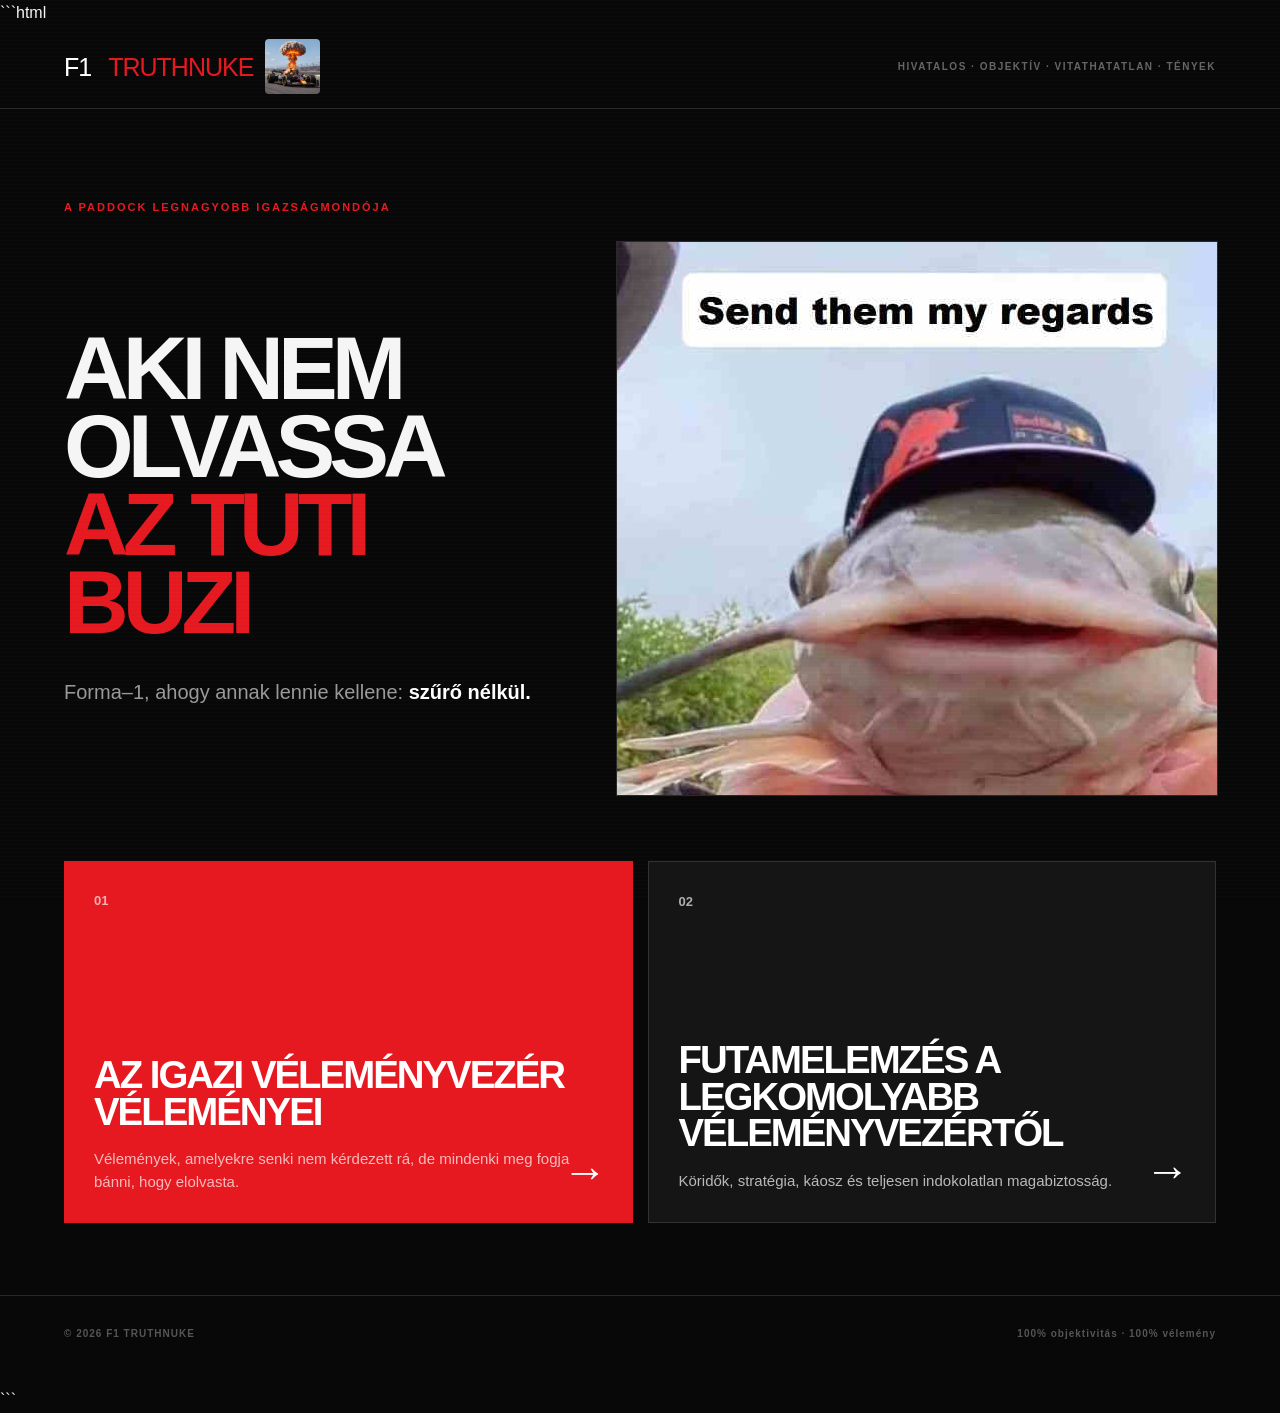
==== index.html @ 3c981d71 "Update index.html" ====
```html
<!DOCTYPE html>
<html lang="hu">

<head>

    <meta charset="UTF-8">

    <meta name="viewport" content="width=device-width, initial-scale=1.0">

    <title>F1 TRUTHNUKE</title>

    <link rel="stylesheet" href="style.css">

</head>


<body>


    <!-- =========================
         FEJLÉC
    ========================= -->

    <header class="topbar">

        <a href="index.html" class="logo">

            F1<span>TRUTHNUKE</span>

            <img
                src="images/verbomben.jpg"
                alt="TRUTHNUKE"
                class="logo-image"
            >

        </a>


        <div class="tagline">
            HIVATALOS · OBJEKTÍV · VITATHATATLAN · TÉNYEK
        </div>

    </header>



    <!-- =========================
         FŐ TARTALOM
    ========================= -->

    <main class="hero">


        <div class="eyebrow">
            A PADDOCK LEGNAGYOBB IGAZSÁGMONDÓJA
        </div>


        <!-- FŐCÍM + NAGY KÉP -->

        <div class="hero-main">


            <div class="hero-text">

                <h1>
                    Aki nem olvassa<br>
                    <span>az tuti buzi</span>
                </h1>


                <p class="intro">
                    Forma–1, ahogy annak lennie kellene:
                    <strong>szűrő nélkül.</strong>
                </p>

            </div>


            <img
                src="images/verfish.jpg"
                alt="F1 Truthnuke"
                class="hero-photo"
            >


        </div>



        <!-- =========================
             MENÜ
        ========================= -->

        <section class="menu">


            <!-- VÉLEMÉNYEK -->

            <a
                href="velemenyek.html"
                class="menu-card red"
            >

                <div class="card-number">
                    01
                </div>


                <div class="card-content">

                    <h2>
                        Az igazi véleményvezér véleményei
                    </h2>


                    <p>
                        Vélemények, amelyekre senki nem kérdezett rá,
                        de mindenki meg fogja bánni, hogy elolvasta.
                    </p>

                </div>


                <div class="arrow">
                    →
                </div>

            </a>



            <!-- FUTAMELEMZÉS -->

            <a
                href="futamelemzes.html"
                class="menu-card black"
            >

                <div class="card-number">
                    02
                </div>


                <div class="card-content">

                    <h2>
                        Futamelemzés a legkomolyabb véleményvezértől
                    </h2>


                    <p>
                        Köridők, stratégia, káosz és teljesen
                        indokolatlan magabiztosság.
                    </p>

                </div>


                <div class="arrow">
                    →
                </div>

            </a>


        </section>


    </main>



    <!-- =========================
         FOOTER
    ========================= -->

    <footer>

        <span>
            © 2026 F1 TRUTHNUKE
        </span>


        <span>
            100% objektivitás · 100% vélemény
        </span>

    </footer>


</body>

</html>
```
---- style.css ----
```css
@import url('https://fonts.googleapis.com/css2?family=Archivo+Black&family=Inter:wght@400;500;700;900&display=swap');


* {
    box-sizing: border-box;
}


html {
    scroll-behavior: smooth;
}


body {
    margin: 0;
    min-height: 100vh;

    background: #080808;
    color: #f5f5f5;

    font-family: "Inter", Arial, sans-serif;
    line-height: 1.6;
}


/* =========================
   HÁTTÉR TEXTÚRA
========================= */

body::before {
    content: "";

    position: fixed;
    inset: 0;

    pointer-events: none;

    opacity: 0.035;

    background-image:
        repeating-linear-gradient(
            0deg,
            transparent 0px,
            transparent 3px,
            white 4px
        );
}


/* =========================
   HEADER
========================= */

.topbar {
    height: 82px;

    padding: 0 5vw;

    border-bottom: 1px solid #292929;

    display: flex;
    align-items: center;
    justify-content: space-between;

    position: relative;
    z-index: 10;
}


/* =========================
   LOGÓ
========================= */

.logo {
    color: white;

    text-decoration: none;

    font-family: "Archivo Black", Impact, sans-serif;

    font-size: 25px;

    letter-spacing: -1px;

    display: flex;
    align-items: center;

    gap: 12px;
}


.logo span {
    color: #e71920;

    margin-left: 5px;
}


/* =========================
   KIS ATOMROBBANÁS + F1 KÉP
========================= */

.logo-image {
    width: 55px !important;
    height: 55px !important;

    max-width: 55px !important;
    max-height: 55px !important;

    min-width: 55px;
    min-height: 55px;

    object-fit: contain;

    display: block;

    border: none;

    border-radius: 4px;

    flex-shrink: 0;

    transition:
        transform 0.2s ease,
        filter 0.2s ease;
}


.logo:hover .logo-image {
    transform: scale(1.08) rotate(-3deg);

    filter: brightness(1.15);
}


/* =========================
   FEJLÉC SZÖVEG
========================= */

.tagline {
    color: #666;

    font-size: 10px;

    font-weight: 900;

    letter-spacing: 1.5px;
}


/* =========================
   FŐOLDAL
========================= */

.hero {
    max-width: 1400px;

    margin: auto;

    padding: 10vh 5vw 8vh;
}


.eyebrow {
    color: #e71920;

    margin-bottom: 25px;

    font-size: 11px;

    font-weight: 900;

    letter-spacing: 2px;

    text-transform: uppercase;
}


/* =========================
   FŐCÍM + NAGY KÉP
========================= */

.hero-main {
    display: grid;

    grid-template-columns: 1fr 600px;

    align-items: center;

    gap: 50px;
}


.hero-text {
    min-width: 0;
}


/* =========================
   FŐCÍM
========================= */

h1 {
    margin: 0;

    font-family: "Archivo Black", Impact, sans-serif;

    font-size: clamp(55px, 7vw, 110px);

    line-height: 0.87;

    letter-spacing: -6px;

    text-transform: uppercase;
}


h1 span {
    color: #e71920;
}


/* =========================
   BEVEZETŐ SZÖVEG
========================= */

.intro {
    margin: 35px 0 0;

    color: #999;

    font-size: 20px;

    line-height: 1.5;
}


.intro strong {
    color: white;
}


/* =========================
   NAGY VERFISH KÉP
========================= */

.hero-photo {
    width: 600px;

    height: 553px;

    max-width: 100%;

    object-fit: cover;

    display: block;

    border: 1px solid #292929;

    transition:
        transform 0.25s ease,
        filter 0.25s ease;
}


.hero-photo:hover {
    transform: scale(1.015);

    filter: brightness(1.08);
}


/* =========================
   MENÜ
========================= */

.menu {
    margin-top: 65px;

    display: grid;

    grid-template-columns: 1fr 1fr;

    gap: 15px;
}


.menu-card {
    min-height: 300px;

    padding: 30px;

    position: relative;

    overflow: hidden;

    color: white;

    text-decoration: none;

    display: flex;
    flex-direction: column;
    justify-content: space-between;

    transition:
        transform 0.2s ease,
        filter 0.2s ease;
}


.menu-card:hover {
    transform: translateY(-7px);

    filter: brightness(1.12);
}


.menu-card.red {
    background: #e71920;
}


.menu-card.black {
    background: #151515;

    border: 1px solid #333;
}


.card-number {
    font-size: 13px;

    font-weight: 900;

    opacity: 0.65;
}


.card-content h2 {
    max-width: 650px;

    margin: 0 0 18px;

    font-family: "Archivo Black", Impact, sans-serif;

    font-size: clamp(27px, 3vw, 44px);

    line-height: 0.95;

    letter-spacing: -2px;

    text-transform: uppercase;
}


.card-content p {
    max-width: 560px;

    margin: 0;

    color: rgba(255, 255, 255, 0.7);

    font-size: 15px;

    line-height: 1.5;
}


.arrow {
    position: absolute;

    right: 25px;

    bottom: 15px;

    font-size: 45px;

    font-weight: 900;
}


/* =========================
   ALMOLDALAK
========================= */

.page {
    max-width: 1100px;

    margin: auto;

    padding: 11vh 5vw;
}


.page h1 {
    font-size: clamp(45px, 7vw, 95px);

    margin-bottom: 60px;
}


.empty {
    padding: 65px 0;

    border-top: 1px solid #333;

    border-bottom: 1px solid #333;
}


.empty-symbol {
    color: #e71920;

    font-size: 55px;

    font-weight: 900;
}


.empty h2 {
    margin: 15px 0;

    font-family: "Archivo Black", Impact, sans-serif;

    font-size: 35px;

    text-transform: uppercase;
}


.empty p {
    max-width: 650px;

    color: #888;

    font-size: 17px;

    line-height: 1.6;
}


/* =========================
   VISSZA GOMB
========================= */

.back {
    display: inline-block;

    margin-bottom: 30px;

    color: #aaa;

    text-decoration: none;

    font-size: 11px;

    font-weight: 900;

    letter-spacing: 1px;
}


.back:hover {
    color: white;
}


/* =========================
   CIKKLISTA
========================= */

.articles {
    margin-top: 60px;

    display: grid;

    gap: 15px;
}


.article {
    display: block;

    padding: 35px;

    background: #151515;

    border: 1px solid #292929;

    color: white;

    text-decoration: none;

    transition:
        transform 0.2s ease,
        background 0.2s ease;
}


.article:hover {
    background: #e71920;

    transform: translateX(8px);
}


.article-number {
    color: #e71920;

    font-size: 12px;

    font-weight: 900;

    letter-spacing: 1px;
}


.article:hover .article-number {
    color: white;
}


.article h2 {
    margin: 15px 0 10px;

    font-family: "Archivo Black", Impact, sans-serif;

    font-size: 35px;

    line-height: 0.95;

    text-transform: uppercase;

    letter-spacing: -1px;
}


.article p {
    color: #888;

    margin: 0;

    line-height: 1.5;
}


.article:hover p {
    color: rgba(255, 255, 255, 0.8);
}


/* =========================
   FOOTER
========================= */

footer {
    max-width: 1400px;

    margin: auto;

    padding: 30px 5vw 45px;

    border-top: 1px solid #292929;

    display: flex;

    justify-content: space-between;

    color: #555;

    font-size: 10px;

    font-weight: 900;

    letter-spacing: 1px;
}


/* =========================
   TABLET
========================= */

@media (max-width: 1100px) {

    .hero-main {
        grid-template-columns: 1fr 450px;

        gap: 35px;
    }


    .hero-photo {
        width: 450px;

        height: 415px;
    }

}


/* =========================
   MOBIL
========================= */

@media (max-width: 750px) {

    .topbar {
        height: 68px;

        padding: 0 4vw;
    }


    .tagline {
        display: none;
    }


    .logo {
        font-size: 22px;

        gap: 8px;
    }


    .logo-image {
        width: 45px !important;
        height: 45px !important;

        max-width: 45px !important;
        max-height: 45px !important;

        min-width: 45px;
        min-height: 45px;
    }


    .hero {
        padding-top: 8vh;
    }


    .hero-main {
        grid-template-columns: 1fr;

        gap: 40px;
    }


    h1 {
        letter-spacing: -3px;
    }


    .hero-photo {
        width: 100%;

        height: auto;

        max-height: 553px;

        object-fit: cover;
    }


    .menu {
        grid-template-columns: 1fr;

        margin-top: 45px;
    }


    .menu-card {
        min-height: 240px;
    }


    .card-content h2 {
        font-size: 30px;
    }


    footer {
        flex-direction: column;

        gap: 10px;
    }


    .page {
        padding-top: 8vh;
    }

}


/* =========================
   KIS MOBIL
========================= */

@media (max-width: 450px) {

    .logo {
        font-size: 20px;

        gap: 6px;
    }


    .logo-image {
        width: 40px !important;
        height: 40px !important;

        max-width: 40px !important;
        max-height: 40px !important;

        min-width: 40px;
        min-height: 40px;
    }


    h1 {
        font-size: 50px;

        letter-spacing: -2px;
    }


    .hero-photo {
        max-height: 420px;
    }


    .menu-card {
        padding: 25px;

        min-height: 220px;
    }


    .article {
        padding: 25px;
    }


    .article h2 {
        font-size: 27px;
    }

}
```
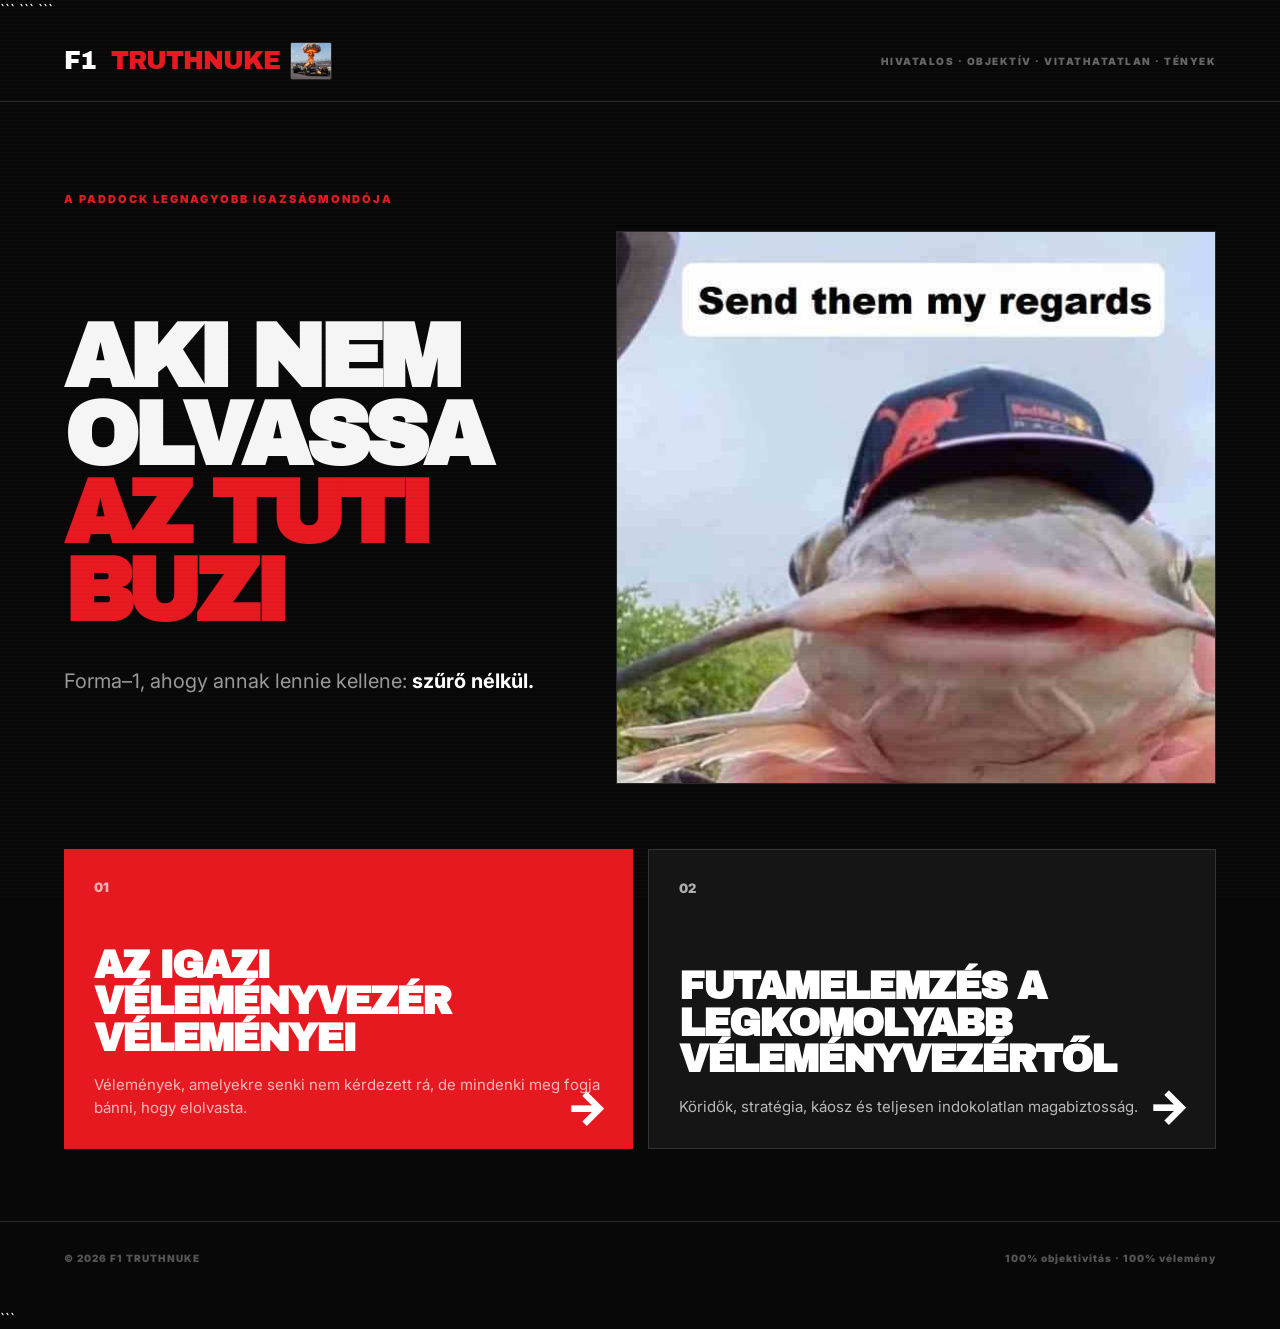
==== commit 6b2da7d3: "Refactor HTML structure and styles" ====
--- a/index.html
+++ b/index.html
@@ -1,196 +1,710 @@
-```html
 <!DOCTYPE html>
+
 <html lang="hu">
 
 <head>
 
-    <meta charset="UTF-8">
-
-    <meta name="viewport" content="width=device-width, initial-scale=1.0">
-
-    <title>F1 TRUTHNUKE</title>
-
-    <link rel="stylesheet" href="style.css">
+```
+<meta charset="UTF-8">
+
+<meta name="viewport" content="width=device-width, initial-scale=1.0">
+
+<title>F1 TRUTHNUKE</title>
+
+
+<style>
+
+    @import url('https://fonts.googleapis.com/css2?family=Archivo+Black&family=Inter:wght@400;500;700;900&display=swap');
+
+
+    * {
+        box-sizing: border-box;
+    }
+
+
+    html {
+        scroll-behavior: smooth;
+    }
+
+
+    body {
+        margin: 0;
+
+        min-height: 100vh;
+
+        background: #080808;
+
+        color: #f5f5f5;
+
+        font-family: "Inter", Arial, sans-serif;
+    }
+
+
+    body::before {
+        content: "";
+
+        position: fixed;
+
+        inset: 0;
+
+        pointer-events: none;
+
+        opacity: 0.035;
+
+        background:
+            repeating-linear-gradient(
+                0deg,
+                transparent 0px,
+                transparent 3px,
+                white 4px
+            );
+    }
+
+
+    /* =========================
+       HEADER
+    ========================= */
+
+    .topbar {
+        height: 82px;
+
+        padding: 0 5vw;
+
+        border-bottom: 1px solid #292929;
+
+        display: flex;
+
+        align-items: center;
+
+        justify-content: space-between;
+    }
+
+
+    .logo {
+        color: white;
+
+        text-decoration: none;
+
+        font-family: "Archivo Black", Impact, sans-serif;
+
+        font-size: 25px;
+
+        letter-spacing: -1px;
+
+        display: flex;
+
+        align-items: center;
+
+        gap: 10px;
+    }
+
+
+    .logo span {
+        color: #e71920;
+
+        margin-left: 5px;
+    }
+
+
+    .logo-image {
+        width: 42px;
+
+        height: 38px;
+
+        object-fit: cover;
+
+        display: block;
+
+        border: 1px solid #292929;
+
+        border-radius: 2px;
+    }
+
+
+    .tagline {
+        color: #666;
+
+        font-size: 10px;
+
+        font-weight: 900;
+
+        letter-spacing: 1.5px;
+    }
+
+
+    /* =========================
+       FŐOLDAL
+    ========================= */
+
+    .hero {
+        max-width: 1400px;
+
+        margin: auto;
+
+        padding: 10vh 5vw 8vh;
+    }
+
+
+    .eyebrow {
+        color: #e71920;
+
+        margin-bottom: 25px;
+
+        font-size: 11px;
+
+        font-weight: 900;
+
+        letter-spacing: 2px;
+
+        text-transform: uppercase;
+    }
+
+
+    /* =========================
+       FŐCÍM + KÉP
+    ========================= */
+
+    .hero-main {
+        display: grid;
+
+        grid-template-columns: 1fr 600px;
+
+        align-items: center;
+
+        gap: 50px;
+    }
+
+
+    .hero-text {
+        min-width: 0;
+    }
+
+
+    h1 {
+        margin: 0;
+
+        font-family: "Archivo Black", Impact, sans-serif;
+
+        font-size: clamp(55px, 7vw, 110px);
+
+        line-height: 0.87;
+
+        letter-spacing: -6px;
+
+        text-transform: uppercase;
+    }
+
+
+    h1 span {
+        color: #e71920;
+    }
+
+
+    .intro {
+        margin: 35px 0 0;
+
+        color: #999;
+
+        font-size: 20px;
+
+        line-height: 1.5;
+    }
+
+
+    .intro strong {
+        color: white;
+    }
+
+
+    /* =========================
+       VERFISH / ELNANO KÉP
+    ========================= */
+
+    .hero-photo {
+        width: 600px;
+
+        height: 553px;
+
+        object-fit: cover;
+
+        display: block;
+
+        border: 1px solid #292929;
+
+        cursor: pointer;
+
+        transition:
+            transform 0.25s ease,
+            filter 0.25s ease;
+    }
+
+
+    .hero-photo:hover {
+        transform: scale(1.015);
+
+        filter: brightness(1.08);
+    }
+
+
+    /* =========================
+       MENÜ
+    ========================= */
+
+    .menu {
+        margin-top: 65px;
+
+        display: grid;
+
+        grid-template-columns: 1fr 1fr;
+
+        gap: 15px;
+    }
+
+
+    .menu-card {
+        min-height: 300px;
+
+        padding: 30px;
+
+        position: relative;
+
+        overflow: hidden;
+
+        color: white;
+
+        text-decoration: none;
+
+        display: flex;
+
+        flex-direction: column;
+
+        justify-content: space-between;
+
+        transition:
+            transform 0.2s ease,
+            filter 0.2s ease;
+    }
+
+
+    .menu-card:hover {
+        transform: translateY(-7px);
+
+        filter: brightness(1.12);
+    }
+
+
+    .menu-card.red {
+        background: #e71920;
+    }
+
+
+    .menu-card.black {
+        background: #151515;
+
+        border: 1px solid #333;
+    }
+
+
+    .card-number {
+        font-size: 13px;
+
+        font-weight: 900;
+
+        opacity: 0.65;
+    }
+
+
+    .card-content h2 {
+        max-width: 650px;
+
+        margin: 0 0 18px;
+
+        font-family: "Archivo Black", Impact, sans-serif;
+
+        font-size: clamp(27px, 3vw, 44px);
+
+        line-height: 0.95;
+
+        letter-spacing: -2px;
+
+        text-transform: uppercase;
+    }
+
+
+    .card-content p {
+        max-width: 560px;
+
+        margin: 0;
+
+        color: rgba(255,255,255,0.7);
+
+        font-size: 15px;
+
+        line-height: 1.5;
+    }
+
+
+    .arrow {
+        position: absolute;
+
+        right: 25px;
+
+        bottom: 15px;
+
+        font-size: 45px;
+
+        font-weight: 900;
+    }
+
+
+    /* =========================
+       FOOTER
+    ========================= */
+
+    footer {
+        max-width: 1400px;
+
+        margin: auto;
+
+        padding: 30px 5vw 45px;
+
+        border-top: 1px solid #292929;
+
+        display: flex;
+
+        justify-content: space-between;
+
+        color: #555;
+
+        font-size: 10px;
+
+        font-weight: 900;
+
+        letter-spacing: 1px;
+    }
+
+
+    /* =========================
+       TABLET
+    ========================= */
+
+    @media (max-width: 1100px) {
+
+        .hero-main {
+            grid-template-columns: 1fr 450px;
+
+            gap: 35px;
+        }
+
+
+        .hero-photo {
+            width: 450px;
+
+            height: 415px;
+        }
+
+    }
+
+
+    /* =========================
+       MOBIL
+    ========================= */
+
+    @media (max-width: 750px) {
+
+        .topbar {
+            height: 68px;
+        }
+
+
+        .tagline {
+            display: none;
+        }
+
+
+        .hero {
+            padding-top: 8vh;
+        }
+
+
+        .hero-main {
+            grid-template-columns: 1fr;
+
+            gap: 40px;
+        }
+
+
+        h1 {
+            letter-spacing: -3px;
+        }
+
+
+        .hero-photo {
+            width: 100%;
+
+            height: auto;
+
+            max-height: 553px;
+
+            object-fit: cover;
+        }
+
+
+        .menu {
+            grid-template-columns: 1fr;
+
+            margin-top: 45px;
+        }
+
+
+        .menu-card {
+            min-height: 240px;
+        }
+
+
+        .card-content h2 {
+            font-size: 30px;
+        }
+
+
+        footer {
+            flex-direction: column;
+
+            gap: 10px;
+        }
+
+    }
+
+
+    /* =========================
+       KIS MOBIL
+    ========================= */
+
+    @media (max-width: 450px) {
+
+        h1 {
+            font-size: 50px;
+
+            letter-spacing: -2px;
+        }
+
+
+        .hero-photo {
+            max-height: 420px;
+        }
+
+
+        .menu-card {
+            padding: 25px;
+
+            min-height: 220px;
+        }
+
+    }
+
+</style>
+```
 
 </head>
 
-
 <body>
 
+```
+<!-- =========================
+     FEJLÉC
+========================= -->
+
+<header class="topbar">
+
+    <a href="index.html" class="logo">
+
+        F1<span>TRUTHNUKE</span>
+
+        <img
+            src="images/verbomben.jpg"
+            alt="TRUTHNUKE"
+            class="logo-image"
+        >
+
+    </a>
+
+
+    <div class="tagline">
+        HIVATALOS · OBJEKTÍV · VITATHATATLAN · TÉNYEK
+    </div>
+
+</header>
+
+
+
+<!-- =========================
+     FŐ TARTALOM
+========================= -->
+
+<main class="hero">
+
+
+    <div class="eyebrow">
+        A PADDOCK LEGNAGYOBB IGAZSÁGMONDÓJA
+    </div>
+
+
+
+    <div class="hero-main">
+
+
+        <div class="hero-text">
+
+            <h1>
+                Aki nem olvassa<br>
+                <span>az tuti buzi</span>
+            </h1>
+
+
+            <p class="intro">
+                Forma–1, ahogy annak lennie kellene:
+                <strong>szűrő nélkül.</strong>
+            </p>
+
+        </div>
+
+
+
+        <img
+            src="images/verfish.jpg"
+            alt="F1 Truthnuke"
+            class="hero-photo"
+            id="verfish"
+        >
+
+
+    </div>
+
+
 
     <!-- =========================
-         FEJLÉC
+         MENÜ
     ========================= -->
 
-    <header class="topbar">
-
-        <a href="index.html" class="logo">
-
-            F1<span>TRUTHNUKE</span>
-
-            <img
-                src="images/verbomben.jpg"
-                alt="TRUTHNUKE"
-                class="logo-image"
-            >
+    <section class="menu">
+
+
+        <a
+            href="velemenyek.html"
+            class="menu-card red"
+        >
+
+            <div class="card-number">
+                01
+            </div>
+
+
+            <div class="card-content">
+
+                <h2>
+                    Az igazi véleményvezér véleményei
+                </h2>
+
+
+                <p>
+                    Vélemények, amelyekre senki nem kérdezett rá,
+                    de mindenki meg fogja bánni, hogy elolvasta.
+                </p>
+
+            </div>
+
+
+            <div class="arrow">
+                →
+            </div>
 
         </a>
 
 
-        <div class="tagline">
-            HIVATALOS · OBJEKTÍV · VITATHATATLAN · TÉNYEK
-        </div>
-
-    </header>
-
-
-
-    <!-- =========================
-         FŐ TARTALOM
-    ========================= -->
-
-    <main class="hero">
-
-
-        <div class="eyebrow">
-            A PADDOCK LEGNAGYOBB IGAZSÁGMONDÓJA
-        </div>
-
-
-        <!-- FŐCÍM + NAGY KÉP -->
-
-        <div class="hero-main">
-
-
-            <div class="hero-text">
-
-                <h1>
-                    Aki nem olvassa<br>
-                    <span>az tuti buzi</span>
-                </h1>
-
-
-                <p class="intro">
-                    Forma–1, ahogy annak lennie kellene:
-                    <strong>szűrő nélkül.</strong>
+
+        <a
+            href="futamelemzes.html"
+            class="menu-card black"
+        >
+
+            <div class="card-number">
+                02
+            </div>
+
+
+            <div class="card-content">
+
+                <h2>
+                    Futamelemzés a legkomolyabb véleményvezértől
+                </h2>
+
+
+                <p>
+                    Köridők, stratégia, káosz és teljesen
+                    indokolatlan magabiztosság.
                 </p>
 
             </div>
 
 
-            <img
-                src="images/verfish.jpg"
-                alt="F1 Truthnuke"
-                class="hero-photo"
-            >
-
-
-        </div>
-
-
-
-        <!-- =========================
-             MENÜ
-        ========================= -->
-
-        <section class="menu">
-
-
-            <!-- VÉLEMÉNYEK -->
-
-            <a
-                href="velemenyek.html"
-                class="menu-card red"
-            >
-
-                <div class="card-number">
-                    01
-                </div>
-
-
-                <div class="card-content">
-
-                    <h2>
-                        Az igazi véleményvezér véleményei
-                    </h2>
-
-
-                    <p>
-                        Vélemények, amelyekre senki nem kérdezett rá,
-                        de mindenki meg fogja bánni, hogy elolvasta.
-                    </p>
-
-                </div>
-
-
-                <div class="arrow">
-                    →
-                </div>
-
-            </a>
-
-
-
-            <!-- FUTAMELEMZÉS -->
-
-            <a
-                href="futamelemzes.html"
-                class="menu-card black"
-            >
-
-                <div class="card-number">
-                    02
-                </div>
-
-
-                <div class="card-content">
-
-                    <h2>
-                        Futamelemzés a legkomolyabb véleményvezértől
-                    </h2>
-
-
-                    <p>
-                        Köridők, stratégia, káosz és teljesen
-                        indokolatlan magabiztosság.
-                    </p>
-
-                </div>
-
-
-                <div class="arrow">
-                    →
-                </div>
-
-            </a>
-
-
-        </section>
-
-
-    </main>
-
-
-
-    <!-- =========================
-         FOOTER
-    ========================= -->
-
-    <footer>
-
-        <span>
-            © 2026 F1 TRUTHNUKE
-        </span>
-
-
-        <span>
-            100% objektivitás · 100% vélemény
-        </span>
-
-    </footer>
-
+            <div class="arrow">
+                →
+            </div>
+
+        </a>
+
+
+    </section>
+
+
+</main>
+
+
+
+<!-- =========================
+     FOOTER
+========================= -->
+
+<footer>
+
+    <span>
+        © 2026 F1 TRUTHNUKE
+    </span>
+
+
+    <span>
+        100% objektivitás · 100% vélemény
+    </span>
+
+</footer>
+
+
+
+<!-- =========================
+     KÉP KATTINTÁS
+========================= -->
+
+<script>
+
+    const verfish = document.getElementById("verfish");
+
+    verfish.addEventListener("click", function () {
+
+        if (verfish.src.includes("verfish.jpg")) {
+
+            verfish.src = "images/elnano.gif";
+
+        } else {
+
+            verfish.src = "images/verfish.jpg";
+
+        }
+
+    });
+
+</script>
+```
 
 </body>
 
 </html>
-```
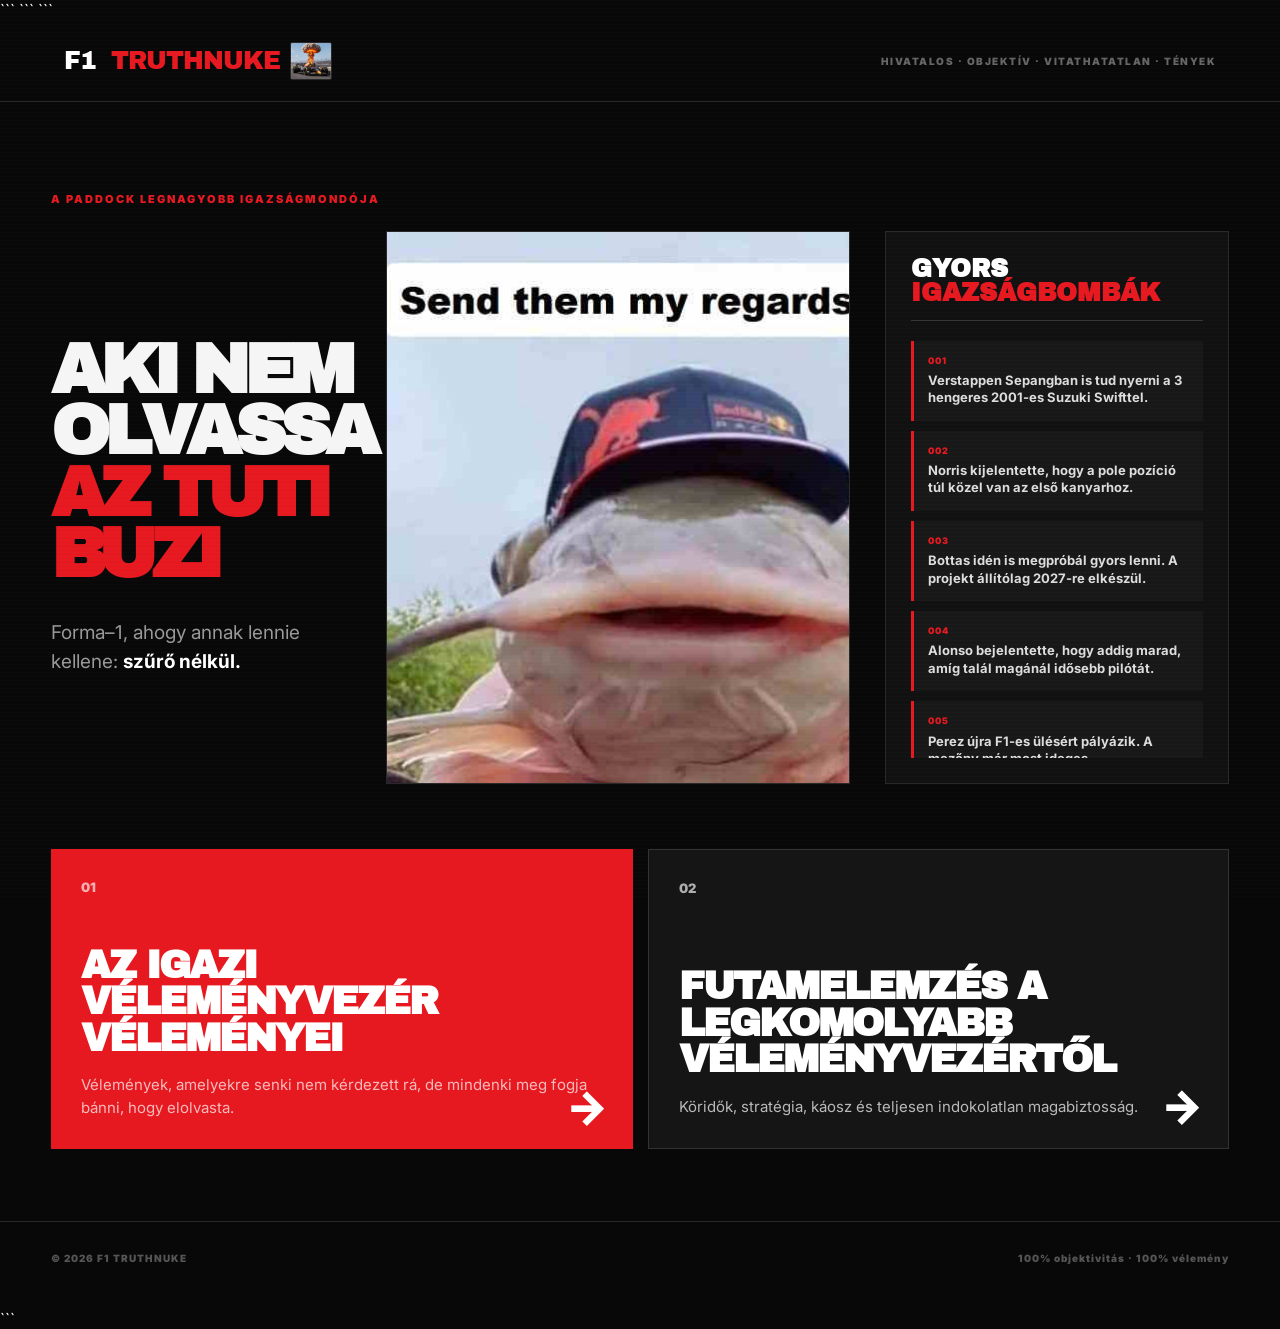
==== commit 0a8e1214: "Refactor CSS for improved layout and design Updated styles and layout for responsiveness and aesthet" ====
--- a/index.html
+++ b/index.html
@@ -11,7 +11,6 @@
 
 <title>F1 TRUTHNUKE</title>
 
-
 <style>
 
     @import url('https://fonts.googleapis.com/css2?family=Archivo+Black&family=Inter:wght@400;500;700;900&display=swap');
@@ -29,22 +28,23 @@
 
     body {
         margin: 0;
-
         min-height: 100vh;
 
         background: #080808;
-
         color: #f5f5f5;
 
         font-family: "Inter", Arial, sans-serif;
     }
 
+
+    /* =========================
+       HÁTTÉR
+    ========================= */
 
     body::before {
         content: "";
 
         position: fixed;
-
         inset: 0;
 
         pointer-events: none;
@@ -73,9 +73,7 @@
         border-bottom: 1px solid #292929;
 
         display: flex;
-
         align-items: center;
-
         justify-content: space-between;
     }
 
@@ -92,7 +90,6 @@
         letter-spacing: -1px;
 
         display: flex;
-
         align-items: center;
 
         gap: 10px;
@@ -108,7 +105,6 @@
 
     .logo-image {
         width: 42px;
-
         height: 38px;
 
         object-fit: cover;
@@ -137,11 +133,11 @@
     ========================= */
 
     .hero {
-        max-width: 1400px;
+        max-width: 1550px;
 
         margin: auto;
 
-        padding: 10vh 5vw 8vh;
+        padding: 10vh 4vw 8vh;
     }
 
 
@@ -161,17 +157,17 @@
 
 
     /* =========================
-       FŐCÍM + KÉP
+       FŐ RÉSZ
     ========================= */
 
     .hero-main {
         display: grid;
 
-        grid-template-columns: 1fr 600px;
+        grid-template-columns: minmax(300px, 1fr) minmax(380px, 600px) minmax(260px, 360px);
 
         align-items: center;
 
-        gap: 50px;
+        gap: 35px;
     }
 
 
@@ -185,7 +181,7 @@
 
         font-family: "Archivo Black", Impact, sans-serif;
 
-        font-size: clamp(55px, 7vw, 110px);
+        font-size: clamp(55px, 5.5vw, 100px);
 
         line-height: 0.87;
 
@@ -205,7 +201,7 @@
 
         color: #999;
 
-        font-size: 20px;
+        font-size: 19px;
 
         line-height: 1.5;
     }
@@ -217,11 +213,13 @@
 
 
     /* =========================
-       VERFISH / ELNANO KÉP
+       FŐ KÉP
     ========================= */
 
     .hero-photo {
-        width: 600px;
+        width: 100%;
+
+        max-width: 600px;
 
         height: 553px;
 
@@ -247,6 +245,116 @@
 
 
     /* =========================
+       GYORS IGAZSÁGBOMBÁK
+    ========================= */
+
+    .truth-bombs {
+        background: #111;
+
+        border: 1px solid #292929;
+
+        padding: 25px;
+
+        height: 553px;
+
+        overflow: hidden;
+
+        display: flex;
+
+        flex-direction: column;
+    }
+
+
+    .truth-title {
+        margin: 0 0 20px;
+
+        padding-bottom: 15px;
+
+        border-bottom: 1px solid #333;
+
+        color: #fff;
+
+        font-family: "Archivo Black", Impact, sans-serif;
+
+        font-size: 25px;
+
+        line-height: 0.95;
+
+        text-transform: uppercase;
+    }
+
+
+    .truth-title span {
+        color: #e71920;
+    }
+
+
+    .bomb-list {
+        display: flex;
+
+        flex-direction: column;
+
+        gap: 10px;
+
+        overflow-y: auto;
+    }
+
+
+    .bomb {
+        display: block;
+
+        padding: 14px;
+
+        background: #181818;
+
+        border-left: 3px solid #e71920;
+
+        color: #ddd;
+
+        text-decoration: none;
+
+        font-size: 13px;
+
+        font-weight: 700;
+
+        line-height: 1.35;
+
+        transition:
+            background 0.2s ease,
+            transform 0.2s ease;
+    }
+
+
+    .bomb:hover {
+        background: #e71920;
+
+        color: white;
+
+        transform: translateX(5px);
+    }
+
+
+    .bomb-number {
+        display: block;
+
+        margin-bottom: 5px;
+
+        color: #e71920;
+
+        font-size: 9px;
+
+        font-weight: 900;
+
+        letter-spacing: 1px;
+    }
+
+
+    .bomb:hover .bomb-number {
+        color: white;
+    }
+
+
+    /* =========================
        MENÜ
     ========================= */
 
@@ -362,11 +470,11 @@
     ========================= */
 
     footer {
-        max-width: 1400px;
+        max-width: 1550px;
 
         margin: auto;
 
-        padding: 30px 5vw 45px;
+        padding: 30px 4vw 45px;
 
         border-top: 1px solid #292929;
 
@@ -388,19 +496,26 @@
        TABLET
     ========================= */
 
-    @media (max-width: 1100px) {
+    @media (max-width: 1200px) {
 
         .hero-main {
-            grid-template-columns: 1fr 450px;
-
-            gap: 35px;
-        }
-
-
-        .hero-photo {
-            width: 450px;
-
-            height: 415px;
+            grid-template-columns: 1fr 480px;
+        }
+
+
+        .truth-bombs {
+            grid-column: 1 / -1;
+
+            height: auto;
+
+            max-height: 330px;
+        }
+
+
+        .bomb-list {
+            display: grid;
+
+            grid-template-columns: 1fr 1fr;
         }
 
     }
@@ -430,7 +545,7 @@
         .hero-main {
             grid-template-columns: 1fr;
 
-            gap: 40px;
+            gap: 30px;
         }
 
 
@@ -445,8 +560,20 @@
             height: auto;
 
             max-height: 553px;
-
-            object-fit: cover;
+        }
+
+
+        .truth-bombs {
+            height: auto;
+
+            max-height: none;
+
+            padding: 22px;
+        }
+
+
+        .bomb-list {
+            display: flex;
         }
 
 
@@ -498,6 +625,11 @@
             padding: 25px;
 
             min-height: 220px;
+        }
+
+
+        .truth-title {
+            font-size: 22px;
         }
 
     }
@@ -550,8 +682,14 @@
 
 
 
+    <!-- =========================
+         FŐCÍM + KÉP + IGAZSÁGBOMBÁK
+    ========================= -->
+
     <div class="hero-main">
 
+
+        <!-- BAL: FŐCÍM -->
 
         <div class="hero-text">
 
@@ -569,6 +707,8 @@
         </div>
 
 
+
+        <!-- KÖZÉP: KÉP -->
 
         <img
             src="images/verfish.jpg"
@@ -578,6 +718,96 @@
         >
 
 
+
+        <!-- JOBB: GYORS IGAZSÁGBOMBÁK -->
+
+        <aside class="truth-bombs">
+
+            <h2 class="truth-title">
+                Gyors <span>igazságbombák</span>
+            </h2>
+
+
+            <div class="bomb-list">
+
+
+                <a href="#" class="bomb">
+
+                    <span class="bomb-number">
+                        001
+                    </span>
+
+                    Verstappen Sepangban is tud nyerni a
+                    3 hengeres 2001-es Suzuki Swifttel.
+
+                </a>
+
+
+                <a href="#" class="bomb">
+
+                    <span class="bomb-number">
+                        002
+                    </span>
+
+                    Norris kijelentette, hogy a pole pozíció
+                    túl közel van az első kanyarhoz.
+
+                </a>
+
+
+                <a href="#" class="bomb">
+
+                    <span class="bomb-number">
+                        003
+                    </span>
+
+                    Bottas idén is megpróbál gyors lenni.
+                    A projekt állítólag 2027-re elkészül.
+
+                </a>
+
+
+                <a href="#" class="bomb">
+
+                    <span class="bomb-number">
+                        004
+                    </span>
+
+                    Alonso bejelentette, hogy addig marad,
+                    amíg talál magánál idősebb pilótát.
+
+                </a>
+
+
+                <a href="#" class="bomb">
+
+                    <span class="bomb-number">
+                        005
+                    </span>
+
+                    Perez újra F1-es ülésért pályázik.
+                    A mezőny már most ideges.
+
+                </a>
+
+
+                <a href="#" class="bomb">
+
+                    <span class="bomb-number">
+                        006
+                    </span>
+
+                    A Ferrari stratégiai osztálya szerint
+                    minden terv tökéletesen működött.
+
+                </a>
+
+
+            </div>
+
+        </aside>
+
+
     </div>
 
 
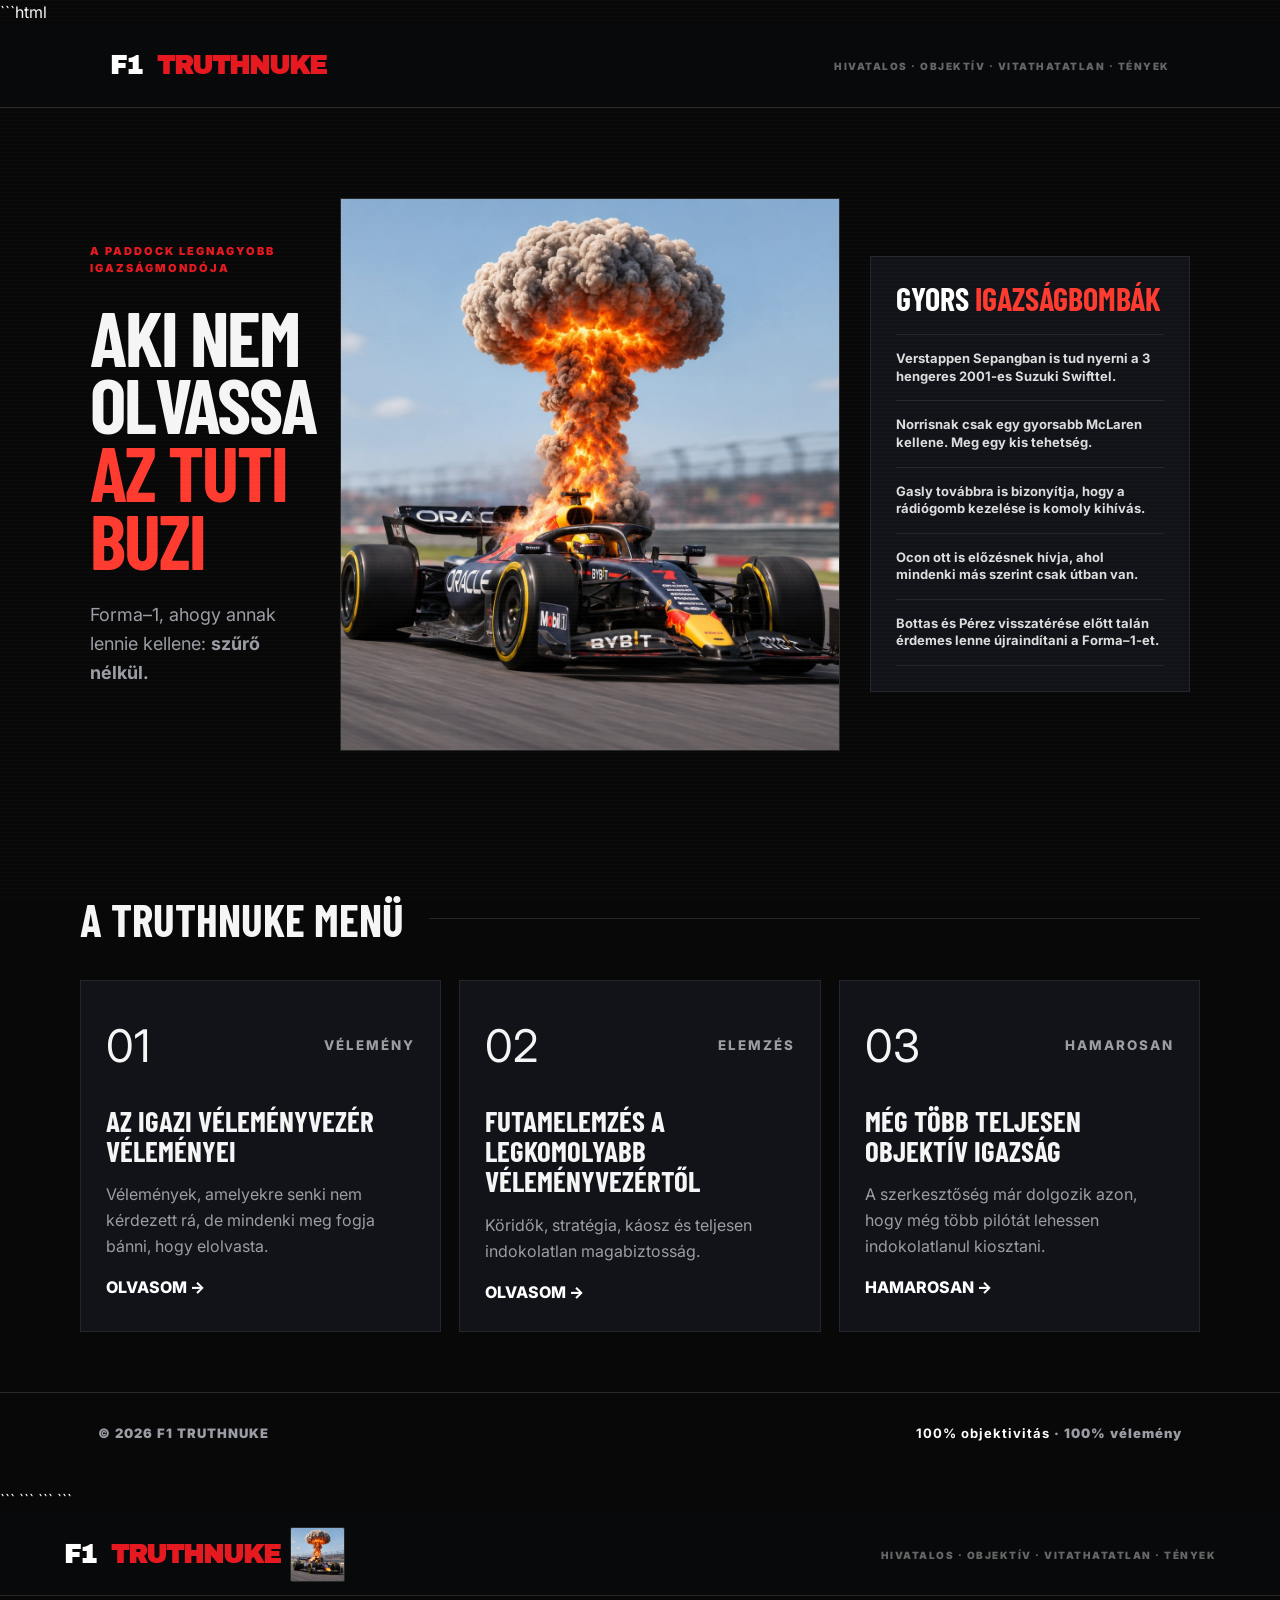
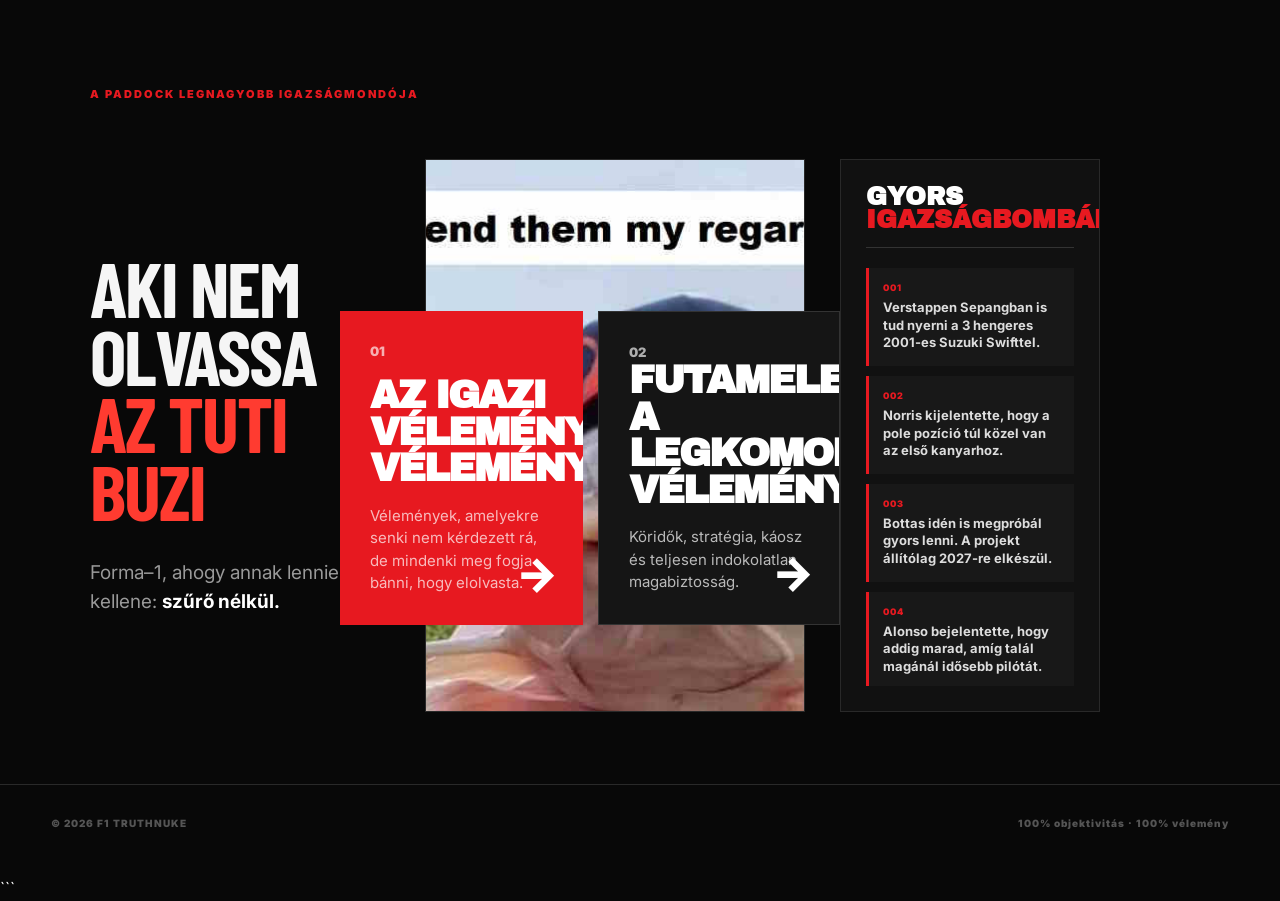
==== commit 343962fa: "Add initial HTML structure for F1 TRUTHNUKE" ====
--- a/index.html
+++ b/index.html
@@ -1,3 +1,305 @@
+```html
+<!DOCTYPE html>
+<html lang="hu">
+
+<head>
+
+    <meta charset="UTF-8">
+
+    <meta name="viewport" content="width=device-width, initial-scale=1.0">
+
+    <title>F1 TRUTHNUKE</title>
+
+    <link rel="stylesheet" href="style.css">
+
+</head>
+
+
+<body>
+
+
+    <!-- =========================
+         FEJLÉC
+    ========================= -->
+
+    <header class="topbar">
+
+        <div class="nav wrap">
+
+            <a href="index.html" class="logo">
+                F1<span>TRUTHNUKE</span>
+            </a>
+
+            <div class="tagline">
+                HIVATALOS · OBJEKTÍV · VITATHATATLAN · TÉNYEK
+            </div>
+
+        </div>
+
+    </header>
+
+
+    <!-- =========================
+         FŐOLDAL
+    ========================= -->
+
+    <main class="hero">
+
+
+        <!-- BAL OLDAL: FŐCÍM -->
+
+        <div class="hero-text">
+
+            <div class="eyebrow">
+                A PADDOCK LEGNAGYOBB IGAZSÁGMONDÓJA
+            </div>
+
+            <h1>
+                Aki nem olvassa<br>
+                <span>az tuti buzi</span>
+            </h1>
+
+            <p class="lead">
+                Forma–1, ahogy annak lennie kellene:
+                <strong>szűrő nélkül.</strong>
+            </p>
+
+        </div>
+
+
+        <!-- KÖZÉP: VERBOMBEN KÉP -->
+
+        <div class="hero-image">
+
+            <img
+                src="images/verbomben.jpg"
+                alt="F1 TRUTHNUKE"
+                class="hero-photo"
+                id="truthImage"
+            >
+
+        </div>
+
+
+        <!-- JOBB OLDAL: GYORS IGAZSÁGBOMBÁK -->
+
+        <aside class="quick-truth">
+
+            <h2>
+                Gyors <span>igazságbombák</span>
+            </h2>
+
+            <div class="truth-list">
+
+                <a href="#" class="truth-item">
+                    Verstappen Sepangban is tud nyerni a 3 hengeres 2001-es Suzuki Swifttel.
+                </a>
+
+                <a href="#" class="truth-item">
+                    Norrisnak csak egy gyorsabb McLaren kellene. Meg egy kis tehetség.
+                </a>
+
+                <a href="#" class="truth-item">
+                    Gasly továbbra is bizonyítja, hogy a rádiógomb kezelése is komoly kihívás.
+                </a>
+
+                <a href="#" class="truth-item">
+                    Ocon ott is előzésnek hívja, ahol mindenki más szerint csak útban van.
+                </a>
+
+                <a href="#" class="truth-item">
+                    Bottas és Pérez visszatérése előtt talán érdemes lenne újraindítani a Forma–1-et.
+                </a>
+
+            </div>
+
+        </aside>
+
+
+    </main>
+
+
+    <!-- =========================
+         MENÜ
+    ========================= -->
+
+    <section class="section">
+
+        <div class="wrap">
+
+            <div class="section-head">
+
+                <h2>
+                    A TRUTHNUKE MENÜ
+                </h2>
+
+                <div class="line"></div>
+
+            </div>
+
+
+            <div class="cards">
+
+
+                <!-- VÉLEMÉNYEK -->
+
+                <article class="card">
+
+                    <div class="card-top">
+
+                        <span>
+                            01
+                        </span>
+
+                        <small>
+                            VÉLEMÉNY
+                        </small>
+
+                    </div>
+
+                    <h3>
+                        Az igazi véleményvezér véleményei
+                    </h3>
+
+                    <p>
+                        Vélemények, amelyekre senki nem kérdezett rá,
+                        de mindenki meg fogja bánni, hogy elolvasta.
+                    </p>
+
+                    <a href="velemenyek.html">
+                        OLVASOM →
+                    </a>
+
+                </article>
+
+
+                <!-- FUTAMELEMZÉS -->
+
+                <article class="card">
+
+                    <div class="card-top">
+
+                        <span>
+                            02
+                        </span>
+
+                        <small>
+                            ELEMZÉS
+                        </small>
+
+                    </div>
+
+                    <h3>
+                        Futamelemzés a legkomolyabb véleményvezértől
+                    </h3>
+
+                    <p>
+                        Köridők, stratégia, káosz és teljesen
+                        indokolatlan magabiztosság.
+                    </p>
+
+                    <a href="futamelemzes.html">
+                        OLVASOM →
+                    </a>
+
+                </article>
+
+
+                <!-- HAMAROSAN -->
+
+                <article class="card">
+
+                    <div class="card-top">
+
+                        <span>
+                            03
+                        </span>
+
+                        <small>
+                            HAMAROSAN
+                        </small>
+
+                    </div>
+
+                    <h3>
+                        Még több teljesen objektív igazság
+                    </h3>
+
+                    <p>
+                        A szerkesztőség már dolgozik azon,
+                        hogy még több pilótát lehessen indokolatlanul kiosztani.
+                    </p>
+
+                    <a href="#">
+                        HAMAROSAN →
+                    </a>
+
+                </article>
+
+
+            </div>
+
+        </div>
+
+    </section>
+
+
+    <!-- =========================
+         FOOTER
+    ========================= -->
+
+    <footer>
+
+        <div class="wrap footer-inner">
+
+            <span>
+                © 2026 F1 TRUTHNUKE
+            </span>
+
+            <span>
+                <strong>100% objektivitás</strong> · 100% vélemény
+            </span>
+
+        </div>
+
+    </footer>
+
+
+    <!-- =========================
+         KÉP CSERE
+    ========================= -->
+
+    <script>
+
+        const truthImage = document.getElementById("truthImage");
+
+        let isGif = false;
+
+        truthImage.addEventListener("click", function () {
+
+            if (isGif) {
+
+                truthImage.src = "images/verbomben.jpg";
+
+                isGif = false;
+
+            } else {
+
+                truthImage.src = "images/elnano.gif";
+
+                isGif = true;
+
+            }
+
+        });
+
+    </script>
+
+
+</body>
+
+</html>
+```
 <!DOCTYPE html>
 
 <html lang="hu">
--- a/style.css
+++ b/style.css
@@ -0,0 +1,1592 @@
+@import url('https://fonts.googleapis.com/css2?family=Barlow+Condensed:wght@500;600;700;800&family=Inter:wght@400;600;700;800&display=swap');
+
+:root {
+    --bg: #090a0d;
+    --panel: #111319;
+    --text: #f4f4f2;
+    --muted: #9b9da5;
+    --accent: #ff3b30;
+    --accent2: #ff7a00;
+    --border: #24262d;
+}
+
+* {
+    box-sizing: border-box;
+}
+
+html {
+    scroll-behavior: smooth;
+}
+
+body {
+    margin: 0;
+    background: var(--bg);
+    color: var(--text);
+    font-family: Inter, Arial, sans-serif;
+    line-height: 1.6;
+}
+
+/* =========================
+   ALAP
+========================= */
+
+.wrap {
+    width: min(1120px, 92%);
+    margin: auto;
+}
+
+/* =========================
+   HEADER
+========================= */
+
+.topbar {
+    position: sticky;
+    top: 0;
+    z-index: 20;
+
+    background: rgba(9, 10, 13, 0.92);
+
+    backdrop-filter: blur(12px);
+
+    border-bottom: 1px solid var(--border);
+}
+
+.nav {
+    height: 72px;
+
+    display: flex;
+    align-items: center;
+    justify-content: space-between;
+}
+
+.logo {
+    font-family: "Barlow Condensed", sans-serif;
+
+    font-size: 30px;
+    font-weight: 800;
+
+    letter-spacing: 0.5px;
+
+    color: #fff;
+
+    text-decoration: none;
+}
+
+.logo span {
+    color: var(--accent);
+}
+
+nav {
+    display: flex;
+    gap: 28px;
+}
+
+nav a,
+.back {
+    color: var(--muted);
+
+    text-decoration: none;
+
+    font-weight: 700;
+}
+
+nav a:hover,
+.back:hover {
+    color: #fff;
+}
+
+.menu-btn {
+    display: none;
+
+    background: none;
+
+    border: 0;
+
+    color: #fff;
+
+    font-size: 25px;
+}
+
+/* =========================
+   FŐOLDAL
+========================= */
+
+.hero {
+    width: min(1500px, 94%);
+
+    min-height: 600px;
+
+    margin: auto;
+
+    display: grid;
+
+    grid-template-columns:
+        minmax(0, 1fr)
+        minmax(350px, 500px)
+        minmax(250px, 320px);
+
+    gap: 30px;
+
+    align-items: center;
+
+    padding: 75px 0;
+}
+
+/* =========================
+   FŐCÍM
+========================= */
+
+.eyebrow {
+    grid-column: 1 / -1;
+
+    color: var(--accent);
+
+    font-size: 12px;
+
+    font-weight: 800;
+
+    letter-spacing: 2px;
+
+    margin: 0 0 -10px;
+}
+
+.hero-text {
+    min-width: 0;
+}
+
+.hero h1 {
+    font-family: "Barlow Condensed", sans-serif;
+
+    font-size: clamp(55px, 6vw, 95px);
+
+    line-height: 0.88;
+
+    text-transform: uppercase;
+
+    margin: 0 0 28px;
+
+    letter-spacing: -2px;
+}
+
+.hero h1 span {
+    color: var(--accent);
+}
+
+.lead {
+    color: var(--muted);
+
+    font-size: 18px;
+
+    max-width: 600px;
+}
+
+/* =========================
+   KÉP
+========================= */
+
+.hero-photo {
+    width: 100%;
+
+    max-width: 500px;
+
+    height: 460px;
+
+    object-fit: cover;
+
+    display: block;
+
+    border: 1px solid var(--border);
+
+    cursor: pointer;
+
+    transition:
+        transform 0.25s ease,
+        filter 0.25s ease;
+}
+
+.hero-photo:hover {
+    transform: scale(1.015);
+
+    filter: brightness(1.08);
+}
+
+/* =========================
+   GYORS IGAZSÁGBOMBÁK
+========================= */
+
+.quick-truth {
+    min-width: 0;
+
+    background: var(--panel);
+
+    border: 1px solid var(--border);
+
+    padding: 25px;
+
+    align-self: center;
+}
+
+.quick-truth h2 {
+    font-family: "Barlow Condensed", sans-serif;
+
+    font-size: 32px;
+
+    line-height: 1;
+
+    text-transform: uppercase;
+
+    margin: 0 0 20px;
+
+    color: #fff;
+}
+
+.quick-truth h2 span {
+    color: var(--accent);
+}
+
+.truth-list {
+    display: flex;
+
+    flex-direction: column;
+
+    gap: 0;
+}
+
+.truth-item {
+    padding: 15px 0;
+
+    border-top: 1px solid var(--border);
+
+    color: #ddd;
+
+    text-decoration: none;
+
+    font-size: 13px;
+
+    font-weight: 700;
+
+    line-height: 1.35;
+
+    transition:
+        color 0.2s ease,
+        padding-left 0.2s ease;
+}
+
+.truth-item:last-child {
+    border-bottom: 1px solid var(--border);
+}
+
+.truth-item:hover {
+    color: var(--accent);
+
+    padding-left: 6px;
+}
+
+/* =========================
+   RÉGI HERO CARD
+========================= */
+
+.hero-card {
+    background: linear-gradient(
+        145deg,
+        #1a1d24,
+        #0e0f13
+    );
+
+    border: 1px solid var(--border);
+
+    padding: 40px;
+
+    min-height: 310px;
+
+    display: flex;
+
+    flex-direction: column;
+
+    justify-content: end;
+
+    box-shadow: 20px 20px 0 #15171d;
+}
+
+.hero-card .speed {
+    font-family: "Barlow Condensed";
+
+    font-size: 110px;
+
+    line-height: 0.8;
+
+    color: var(--accent);
+
+    opacity: 0.9;
+}
+
+.hero-card p {
+    font-size: 12px;
+
+    font-weight: 800;
+
+    letter-spacing: 2px;
+
+    color: var(--muted);
+}
+
+.hero-card h2 {
+    font-family: "Barlow Condensed";
+
+    font-size: 32px;
+
+    line-height: 1;
+
+    margin: 0 0 18px;
+
+    text-transform: uppercase;
+}
+
+.hero-card span {
+    font-size: 12px;
+
+    color: var(--muted);
+}
+
+/* =========================
+   MENÜ / SZEKCIÓ
+========================= */
+
+.section {
+    padding: 60px 0;
+}
+
+.section-head {
+    display: flex;
+
+    align-items: center;
+
+    gap: 25px;
+
+    margin-bottom: 25px;
+}
+
+.section-head h2 {
+    font-family: "Barlow Condensed";
+
+    font-size: 45px;
+
+    text-transform: uppercase;
+
+    margin: 0;
+}
+
+.line {
+    height: 1px;
+
+    background: var(--border);
+
+    flex: 1;
+}
+
+/* =========================
+   FEATURED
+========================= */
+
+.featured {
+    display: grid;
+
+    grid-template-columns: 100px 1fr;
+
+    gap: 25px;
+
+    border: 1px solid var(--border);
+
+    background: var(--panel);
+
+    padding: 35px;
+}
+
+.featured-number {
+    font-family: "Barlow Condensed";
+
+    font-size: 70px;
+
+    color: var(--accent);
+
+    font-weight: 800;
+}
+
+.tag {
+    font-size: 10px;
+
+    letter-spacing: 1.5px;
+
+    color: var(--accent);
+
+    font-weight: 800;
+}
+
+.featured h3 {
+    font-family: "Barlow Condensed";
+
+    font-size: 42px;
+
+    text-transform: uppercase;
+
+    margin: 7px 0;
+}
+
+.featured p,
+.card p {
+    color: var(--muted);
+}
+
+.featured a,
+.card a {
+    color: #fff;
+
+    text-decoration: none;
+
+    font-weight: 800;
+}
+
+a {
+    color: inherit;
+}
+
+/* =========================
+   KÁRTYÁK
+========================= */
+
+.cards {
+    display: grid;
+
+    grid-template-columns:
+        repeat(3, 1fr);
+
+    gap: 18px;
+}
+
+.card {
+    border: 1px solid var(--border);
+
+    background: var(--panel);
+
+    padding: 25px;
+
+    transition: 0.2s;
+}
+
+.card:hover {
+    transform: translateY(-4px);
+
+    border-color: #444;
+}
+
+.card-top {
+    display: flex;
+
+    justify-content: space-between;
+
+    align-items: center;
+
+    height: 80px;
+
+    margin-bottom: 20px;
+}
+
+.card-top span {
+    font-size: 45px;
+}
+
+.card-top small {
+    font-weight: 800;
+
+    color: var(--muted);
+
+    letter-spacing: 2px;
+}
+
+.card h3 {
+    font-family: "Barlow Condensed";
+
+    font-size: 29px;
+
+    line-height: 1.05;
+
+    text-transform: uppercase;
+
+    margin: 8px 0;
+}
+
+/* =========================
+   ABOUT
+========================= */
+
+.about {
+    padding: 90px 0;
+
+    background: #101217;
+
+    border-top: 1px solid var(--border);
+
+    border-bottom: 1px solid var(--border);
+}
+
+.about h2 {
+    font-family: "Barlow Condensed";
+
+    font-size: 55px;
+
+    text-transform: uppercase;
+
+    margin: 0;
+}
+
+.about p:last-child {
+    max-width: 700px;
+
+    color: var(--muted);
+
+    font-size: 18px;
+}
+
+/* =========================
+   FOOTER
+========================= */
+
+footer {
+    padding: 30px 0;
+}
+
+.footer-inner {
+    display: flex;
+
+    justify-content: space-between;
+
+    color: var(--muted);
+
+    font-size: 13px;
+}
+
+.footer-inner strong {
+    color: #fff;
+}
+
+/* =========================
+   CIKK OLDAL
+========================= */
+
+.article-page {
+    padding: 70px 0 100px;
+
+    max-width: 900px;
+}
+
+.article-page h1 {
+    font-family: "Barlow Condensed";
+
+    font-size: clamp(55px, 8vw, 90px);
+
+    line-height: 0.9;
+
+    text-transform: uppercase;
+
+    margin: 15px 0;
+}
+
+.article-meta {
+    color: var(--muted);
+
+    font-size: 13px;
+}
+
+.article-lead {
+    font-size: 22px;
+
+    font-weight: 700;
+
+    border-left: 4px solid var(--accent);
+
+    padding: 20px;
+
+    margin: 40px 0;
+}
+
+.article-page p {
+    font-size: 17px;
+
+    color: #d2d3d5;
+}
+
+.article-page h2 {
+    font-family: "Barlow Condensed";
+
+    font-size: 38px;
+
+    text-transform: uppercase;
+
+    margin-top: 45px;
+}
+
+.article-page blockquote {
+    margin: 35px 0;
+
+    padding: 25px;
+
+    background: var(--panel);
+
+    font-family: "Barlow Condensed";
+
+    font-size: 30px;
+
+    border-left: 4px solid var(--accent);
+}
+
+/* =========================
+   CIKKLISTA
+========================= */
+
+.articles {
+    margin-top: 60px;
+
+    display: grid;
+
+    gap: 15px;
+}
+
+.article {
+    display: block;
+
+    padding: 35px;
+
+    background: #151515;
+
+    border: 1px solid #292929;
+
+    color: white;
+
+    text-decoration: none;
+
+    transition:
+        transform 0.2s ease,
+        background 0.2s ease;
+}
+
+.article:hover {
+    background: var(--accent);
+
+    transform: translateX(8px);
+}
+
+.article-number {
+    color: var(--accent);
+
+    font-size: 12px;
+
+    font-weight: 900;
+}
+
+.article:hover .article-number {
+    color: white;
+}
+
+.article h2 {
+    margin: 15px 0 10px;
+
+    font-family: "Barlow Condensed", sans-serif;
+
+    font-size: 35px;
+
+    line-height: 0.95;
+
+    text-transform: uppercase;
+}
+
+.article p {
+    color: #888;
+
+    margin: 0;
+
+    line-height: 1.5;
+}
+
+.article:hover p {
+    color: rgba(255, 255, 255, 0.8);
+}
+
+/* =========================
+   MOBIL
+========================= */
+
+@media (max-width: 1100px) {
+
+    .hero {
+        grid-template-columns:
+            minmax(0, 1fr)
+            400px;
+
+        gap: 30px;
+    }
+
+    .eyebrow {
+        grid-column: 1 / -1;
+    }
+
+    .hero-photo {
+        max-width: 400px;
+
+        height: 370px;
+    }
+
+    .quick-truth {
+        grid-column: 1 / -1;
+    }
+}
+
+@media (max-width: 750px) {
+
+    nav {
+        display: none;
+    }
+
+    .menu-btn {
+        display: block;
+    }
+
+    .hero {
+        width: 92%;
+
+        display: grid;
+
+        grid-template-columns: 1fr;
+
+        padding: 55px 0;
+
+        gap: 35px;
+    }
+
+    .eyebrow {
+        grid-column: auto;
+
+        margin-bottom: 0;
+    }
+
+    .hero h1 {
+        font-size: 65px;
+    }
+
+    .hero-photo {
+        width: 100%;
+
+        max-width: 100%;
+
+        height: auto;
+
+        max-height: 553px;
+    }
+
+    .quick-truth {
+        width: 100%;
+    }
+
+    .hero-card {
+        min-height: 250px;
+    }
+
+    .cards {
+        grid-template-columns: 1fr;
+    }
+
+    .featured {
+        grid-template-columns: 1fr;
+    }
+
+    .featured-number {
+        font-size: 50px;
+    }
+
+    .footer-inner {
+        flex-direction: column;
+
+        gap: 8px;
+    }
+
+    .section-head h2 {
+        font-size: 38px;
+    }
+}
+
+@media (max-width: 450px) {
+
+    .hero h1 {
+        font-size: 52px;
+    }
+
+    .hero-photo {
+        max-height: 420px;
+    }
+
+    .article {
+        padding: 25px;
+    }
+
+    .article h2 {
+        font-size: 27px;
+    }
+
+    .quick-truth {
+        padding: 20px;
+    }
+
+    .quick-truth h2 {
+        font-size: 28px;
+    }
+}```css
+@import url('https://fonts.googleapis.com/css2?family=Archivo+Black&family=Inter:wght@400;500;700;900&display=swap');
+
+
+* {
+    box-sizing: border-box;
+}
+
+
+html {
+    scroll-behavior: smooth;
+}
+
+
+body {
+    margin: 0;
+    min-height: 100vh;
+
+    background: #080808;
+    color: #f5f5f5;
+
+    font-family: "Inter", Arial, sans-serif;
+    line-height: 1.6;
+}
+
+
+/* =========================
+   HÁTTÉR TEXTÚRA
+========================= */
+
+body::before {
+    content: "";
+
+    position: fixed;
+    inset: 0;
+
+    pointer-events: none;
+
+    opacity: 0.035;
+
+    background-image:
+        repeating-linear-gradient(
+            0deg,
+            transparent 0px,
+            transparent 3px,
+            white 4px
+        );
+}
+
+
+/* =========================
+   HEADER
+========================= */
+
+.topbar {
+    height: 82px;
+
+    padding: 0 5vw;
+
+    border-bottom: 1px solid #292929;
+
+    display: flex;
+    align-items: center;
+    justify-content: space-between;
+
+    position: relative;
+    z-index: 10;
+}
+
+
+/* =========================
+   LOGÓ
+========================= */
+
+.logo {
+    color: white;
+
+    text-decoration: none;
+
+    font-family: "Archivo Black", Impact, sans-serif;
+
+    font-size: 25px;
+
+    letter-spacing: -1px;
+
+    display: flex;
+    align-items: center;
+
+    gap: 12px;
+}
+
+
+.logo span {
+    color: #e71920;
+
+    margin-left: 5px;
+}
+
+
+/* =========================
+   KIS ATOMROBBANÁS + F1 KÉP
+========================= */
+
+.logo-image {
+    width: 55px !important;
+    height: 55px !important;
+
+    max-width: 55px !important;
+    max-height: 55px !important;
+
+    min-width: 55px;
+    min-height: 55px;
+
+    object-fit: contain;
+
+    display: block;
+
+    border: none;
+
+    border-radius: 4px;
+
+    flex-shrink: 0;
+
+    transition:
+        transform 0.2s ease,
+        filter 0.2s ease;
+}
+
+
+.logo:hover .logo-image {
+    transform: scale(1.08) rotate(-3deg);
+
+    filter: brightness(1.15);
+}
+
+
+/* =========================
+   FEJLÉC SZÖVEG
+========================= */
+
+.tagline {
+    color: #666;
+
+    font-size: 10px;
+
+    font-weight: 900;
+
+    letter-spacing: 1.5px;
+}
+
+
+/* =========================
+   FŐOLDAL
+========================= */
+
+.hero {
+    max-width: 1400px;
+
+    margin: auto;
+
+    padding: 10vh 5vw 8vh;
+}
+
+
+.eyebrow {
+    color: #e71920;
+
+    margin-bottom: 25px;
+
+    font-size: 11px;
+
+    font-weight: 900;
+
+    letter-spacing: 2px;
+
+    text-transform: uppercase;
+}
+
+
+/* =========================
+   FŐCÍM + NAGY KÉP
+========================= */
+
+.hero-main {
+    display: grid;
+
+    grid-template-columns: 1fr 600px;
+
+    align-items: center;
+
+    gap: 50px;
+}
+
+
+.hero-text {
+    min-width: 0;
+}
+
+
+/* =========================
+   FŐCÍM
+========================= */
+
+h1 {
+    margin: 0;
+
+    font-family: "Archivo Black", Impact, sans-serif;
+
+    font-size: clamp(55px, 7vw, 110px);
+
+    line-height: 0.87;
+
+    letter-spacing: -6px;
+
+    text-transform: uppercase;
+}
+
+
+h1 span {
+    color: #e71920;
+}
+
+
+/* =========================
+   BEVEZETŐ SZÖVEG
+========================= */
+
+.intro {
+    margin: 35px 0 0;
+
+    color: #999;
+
+    font-size: 20px;
+
+    line-height: 1.5;
+}
+
+
+.intro strong {
+    color: white;
+}
+
+
+/* =========================
+   NAGY VERFISH KÉP
+========================= */
+
+.hero-photo {
+    width: 600px;
+
+    height: 553px;
+
+    max-width: 100%;
+
+    object-fit: cover;
+
+    display: block;
+
+    border: 1px solid #292929;
+
+    transition:
+        transform 0.25s ease,
+        filter 0.25s ease;
+}
+
+
+.hero-photo:hover {
+    transform: scale(1.015);
+
+    filter: brightness(1.08);
+}
+
+
+/* =========================
+   MENÜ
+========================= */
+
+.menu {
+    margin-top: 65px;
+
+    display: grid;
+
+    grid-template-columns: 1fr 1fr;
+
+    gap: 15px;
+}
+
+
+.menu-card {
+    min-height: 300px;
+
+    padding: 30px;
+
+    position: relative;
+
+    overflow: hidden;
+
+    color: white;
+
+    text-decoration: none;
+
+    display: flex;
+    flex-direction: column;
+    justify-content: space-between;
+
+    transition:
+        transform 0.2s ease,
+        filter 0.2s ease;
+}
+
+
+.menu-card:hover {
+    transform: translateY(-7px);
+
+    filter: brightness(1.12);
+}
+
+
+.menu-card.red {
+    background: #e71920;
+}
+
+
+.menu-card.black {
+    background: #151515;
+
+    border: 1px solid #333;
+}
+
+
+.card-number {
+    font-size: 13px;
+
+    font-weight: 900;
+
+    opacity: 0.65;
+}
+
+
+.card-content h2 {
+    max-width: 650px;
+
+    margin: 0 0 18px;
+
+    font-family: "Archivo Black", Impact, sans-serif;
+
+    font-size: clamp(27px, 3vw, 44px);
+
+    line-height: 0.95;
+
+    letter-spacing: -2px;
+
+    text-transform: uppercase;
+}
+
+
+.card-content p {
+    max-width: 560px;
+
+    margin: 0;
+
+    color: rgba(255, 255, 255, 0.7);
+
+    font-size: 15px;
+
+    line-height: 1.5;
+}
+
+
+.arrow {
+    position: absolute;
+
+    right: 25px;
+
+    bottom: 15px;
+
+    font-size: 45px;
+
+    font-weight: 900;
+}
+
+
+/* =========================
+   ALMOLDALAK
+========================= */
+
+.page {
+    max-width: 1100px;
+
+    margin: auto;
+
+    padding: 11vh 5vw;
+}
+
+
+.page h1 {
+    font-size: clamp(45px, 7vw, 95px);
+
+    margin-bottom: 60px;
+}
+
+
+.empty {
+    padding: 65px 0;
+
+    border-top: 1px solid #333;
+
+    border-bottom: 1px solid #333;
+}
+
+
+.empty-symbol {
+    color: #e71920;
+
+    font-size: 55px;
+
+    font-weight: 900;
+}
+
+
+.empty h2 {
+    margin: 15px 0;
+
+    font-family: "Archivo Black", Impact, sans-serif;
+
+    font-size: 35px;
+
+    text-transform: uppercase;
+}
+
+
+.empty p {
+    max-width: 650px;
+
+    color: #888;
+
+    font-size: 17px;
+
+    line-height: 1.6;
+}
+
+
+/* =========================
+   VISSZA GOMB
+========================= */
+
+.back {
+    display: inline-block;
+
+    margin-bottom: 30px;
+
+    color: #aaa;
+
+    text-decoration: none;
+
+    font-size: 11px;
+
+    font-weight: 900;
+
+    letter-spacing: 1px;
+}
+
+
+.back:hover {
+    color: white;
+}
+
+
+/* =========================
+   CIKKLISTA
+========================= */
+
+.articles {
+    margin-top: 60px;
+
+    display: grid;
+
+    gap: 15px;
+}
+
+
+.article {
+    display: block;
+
+    padding: 35px;
+
+    background: #151515;
+
+    border: 1px solid #292929;
+
+    color: white;
+
+    text-decoration: none;
+
+    transition:
+        transform 0.2s ease,
+        background 0.2s ease;
+}
+
+
+.article:hover {
+    background: #e71920;
+
+    transform: translateX(8px);
+}
+
+
+.article-number {
+    color: #e71920;
+
+    font-size: 12px;
+
+    font-weight: 900;
+
+    letter-spacing: 1px;
+}
+
+
+.article:hover .article-number {
+    color: white;
+}
+
+
+.article h2 {
+    margin: 15px 0 10px;
+
+    font-family: "Archivo Black", Impact, sans-serif;
+
+    font-size: 35px;
+
+    line-height: 0.95;
+
+    text-transform: uppercase;
+
+    letter-spacing: -1px;
+}
+
+
+.article p {
+    color: #888;
+
+    margin: 0;
+
+    line-height: 1.5;
+}
+
+
+.article:hover p {
+    color: rgba(255, 255, 255, 0.8);
+}
+
+
+/* =========================
+   FOOTER
+========================= */
+
+footer {
+    max-width: 1400px;
+
+    margin: auto;
+
+    padding: 30px 5vw 45px;
+
+    border-top: 1px solid #292929;
+
+    display: flex;
+
+    justify-content: space-between;
+
+    color: #555;
+
+    font-size: 10px;
+
+    font-weight: 900;
+
+    letter-spacing: 1px;
+}
+
+
+/* =========================
+   TABLET
+========================= */
+
+@media (max-width: 1100px) {
+
+    .hero-main {
+        grid-template-columns: 1fr 450px;
+
+        gap: 35px;
+    }
+
+
+    .hero-photo {
+        width: 450px;
+
+        height: 415px;
+    }
+
+}
+
+
+/* =========================
+   MOBIL
+========================= */
+
+@media (max-width: 750px) {
+
+    .topbar {
+        height: 68px;
+
+        padding: 0 4vw;
+    }
+
+
+    .tagline {
+        display: none;
+    }
+
+
+    .logo {
+        font-size: 22px;
+
+        gap: 8px;
+    }
+
+
+    .logo-image {
+        width: 45px !important;
+        height: 45px !important;
+
+        max-width: 45px !important;
+        max-height: 45px !important;
+
+        min-width: 45px;
+        min-height: 45px;
+    }
+
+
+    .hero {
+        padding-top: 8vh;
+    }
+
+
+    .hero-main {
+        grid-template-columns: 1fr;
+
+        gap: 40px;
+    }
+
+
+    h1 {
+        letter-spacing: -3px;
+    }
+
+
+    .hero-photo {
+        width: 100%;
+
+        height: auto;
+
+        max-height: 553px;
+
+        object-fit: cover;
+    }
+
+
+    .menu {
+        grid-template-columns: 1fr;
+
+        margin-top: 45px;
+    }
+
+
+    .menu-card {
+        min-height: 240px;
+    }
+
+
+    .card-content h2 {
+        font-size: 30px;
+    }
+
+
+    footer {
+        flex-direction: column;
+
+        gap: 10px;
+    }
+
+
+    .page {
+        padding-top: 8vh;
+    }
+
+}
+
+
+/* =========================
+   KIS MOBIL
+========================= */
+
+@media (max-width: 450px) {
+
+    .logo {
+        font-size: 20px;
+
+        gap: 6px;
+    }
+
+
+    .logo-image {
+        width: 40px !important;
+        height: 40px !important;
+
+        max-width: 40px !important;
+        max-height: 40px !important;
+
+        min-width: 40px;
+        min-height: 40px;
+    }
+
+
+    h1 {
+        font-size: 50px;
+
+        letter-spacing: -2px;
+    }
+
+
+    .hero-photo {
+        max-height: 420px;
+    }
+
+
+    .menu-card {
+        padding: 25px;
+
+        min-height: 220px;
+    }
+
+
+    .article {
+        padding: 25px;
+    }
+
+
+    .article h2 {
+        font-size: 27px;
+    }
+
+}
+```
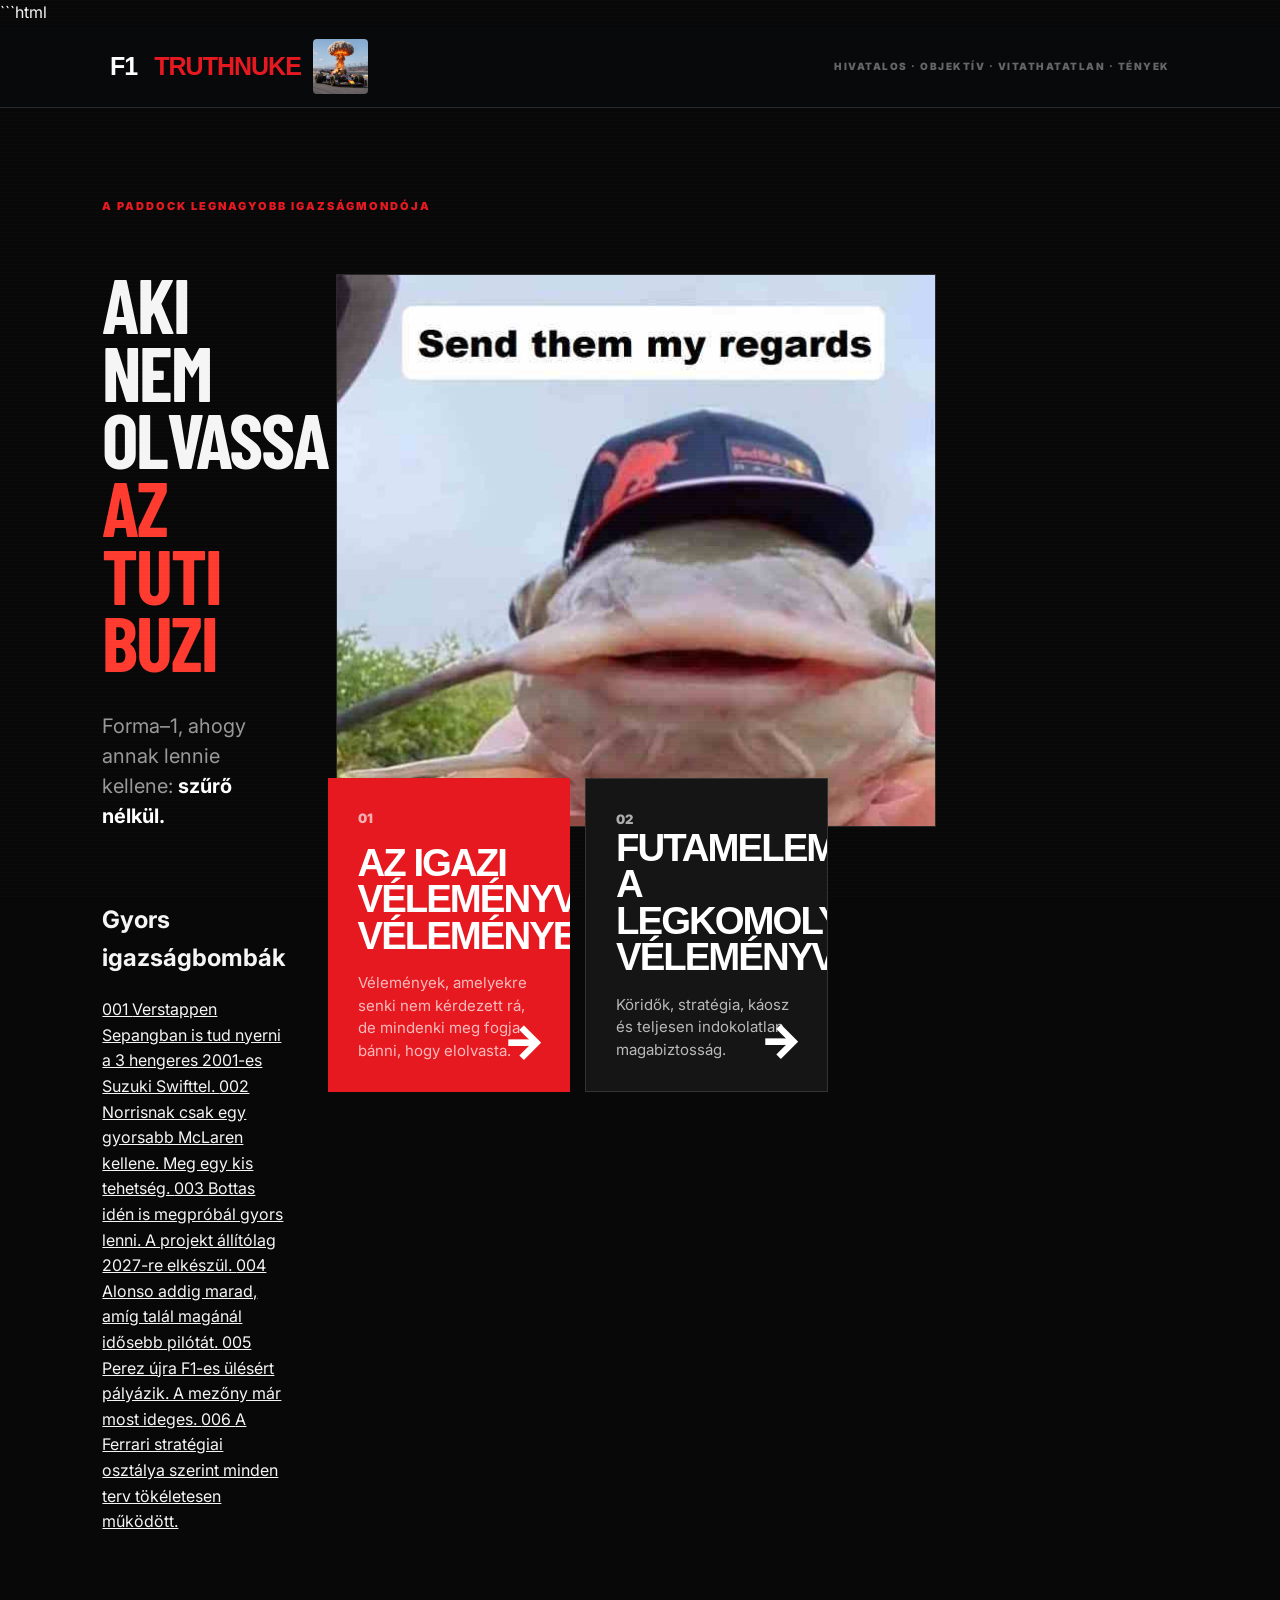
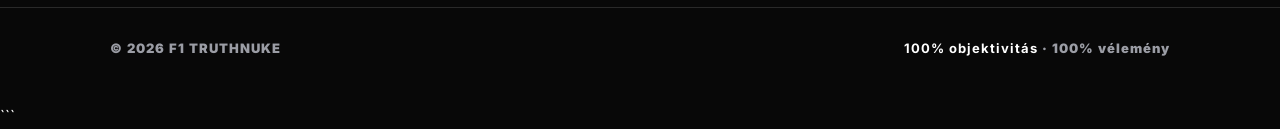
==== commit ed5cfa82: "Update index.html" ====
--- a/index.html
+++ b/index.html
@@ -5,7 +5,6 @@
 <head>
 
     <meta charset="UTF-8">
-
     <meta name="viewport" content="width=device-width, initial-scale=1.0">
 
     <title>F1 TRUTHNUKE</title>
@@ -18,48 +17,57 @@
 <body>
 
 
-    <!-- =========================
-         FEJLÉC
-    ========================= -->
-
-    <header class="topbar">
-
-        <div class="nav wrap">
-
-            <a href="index.html" class="logo">
-                F1<span>TRUTHNUKE</span>
-            </a>
-
-            <div class="tagline">
-                HIVATALOS · OBJEKTÍV · VITATHATATLAN · TÉNYEK
-            </div>
-
+<header class="topbar">
+
+    <div class="nav wrap">
+
+        <a href="index.html" class="logo">
+
+            F1<span>TRUTHNUKE</span>
+
+            <img
+                src="images/verbomben.jpg"
+                alt="TRUTHNUKE"
+                class="logo-image"
+            >
+
+        </a>
+
+
+        <div class="tagline">
+            HIVATALOS · OBJEKTÍV · VITATHATATLAN · TÉNYEK
         </div>
 
-    </header>
-
-
-    <!-- =========================
-         FŐOLDAL
-    ========================= -->
-
-    <main class="hero">
-
-
-        <!-- BAL OLDAL: FŐCÍM -->
+    </div>
+
+</header>
+
+
+
+<main class="hero wrap">
+
+
+    <div class="eyebrow">
+        A PADDOCK LEGNAGYOBB IGAZSÁGMONDÓJA
+    </div>
+
+
+    <div class="hero-main">
+
+
+        <!-- =========================
+             BAL OLDAL
+        ========================= -->
 
         <div class="hero-text">
-
-            <div class="eyebrow">
-                A PADDOCK LEGNAGYOBB IGAZSÁGMONDÓJA
-            </div>
 
             <h1>
                 Aki nem olvassa<br>
                 <span>az tuti buzi</span>
             </h1>
 
-            <p class="lead">
+
+            <p class="intro">
                 Forma–1, ahogy annak lennie kellene:
                 <strong>szűrő nélkül.</strong>
             </p>
@@ -67,12 +75,15 @@
         </div>
 
 
-        <!-- KÖZÉP: VERBOMBEN KÉP -->
+
+        <!-- =========================
+             KÖZÉPSŐ KÉP
+        ========================= -->
 
         <div class="hero-image">
 
             <img
-                src="images/verbomben.jpg"
+                src="images/verfish.jpg"
                 alt="F1 TRUTHNUKE"
                 class="hero-photo"
                 id="truthImage"
@@ -81,947 +92,10 @@
         </div>
 
 
-        <!-- JOBB OLDAL: GYORS IGAZSÁGBOMBÁK -->
-
-        <aside class="quick-truth">
-
-            <h2>
-                Gyors <span>igazságbombák</span>
-            </h2>
-
-            <div class="truth-list">
-
-                <a href="#" class="truth-item">
-                    Verstappen Sepangban is tud nyerni a 3 hengeres 2001-es Suzuki Swifttel.
-                </a>
-
-                <a href="#" class="truth-item">
-                    Norrisnak csak egy gyorsabb McLaren kellene. Meg egy kis tehetség.
-                </a>
-
-                <a href="#" class="truth-item">
-                    Gasly továbbra is bizonyítja, hogy a rádiógomb kezelése is komoly kihívás.
-                </a>
-
-                <a href="#" class="truth-item">
-                    Ocon ott is előzésnek hívja, ahol mindenki más szerint csak útban van.
-                </a>
-
-                <a href="#" class="truth-item">
-                    Bottas és Pérez visszatérése előtt talán érdemes lenne újraindítani a Forma–1-et.
-                </a>
-
-            </div>
-
-        </aside>
-
-
-    </main>
-
-
-    <!-- =========================
-         MENÜ
-    ========================= -->
-
-    <section class="section">
-
-        <div class="wrap">
-
-            <div class="section-head">
-
-                <h2>
-                    A TRUTHNUKE MENÜ
-                </h2>
-
-                <div class="line"></div>
-
-            </div>
-
-
-            <div class="cards">
-
-
-                <!-- VÉLEMÉNYEK -->
-
-                <article class="card">
-
-                    <div class="card-top">
-
-                        <span>
-                            01
-                        </span>
-
-                        <small>
-                            VÉLEMÉNY
-                        </small>
-
-                    </div>
-
-                    <h3>
-                        Az igazi véleményvezér véleményei
-                    </h3>
-
-                    <p>
-                        Vélemények, amelyekre senki nem kérdezett rá,
-                        de mindenki meg fogja bánni, hogy elolvasta.
-                    </p>
-
-                    <a href="velemenyek.html">
-                        OLVASOM →
-                    </a>
-
-                </article>
-
-
-                <!-- FUTAMELEMZÉS -->
-
-                <article class="card">
-
-                    <div class="card-top">
-
-                        <span>
-                            02
-                        </span>
-
-                        <small>
-                            ELEMZÉS
-                        </small>
-
-                    </div>
-
-                    <h3>
-                        Futamelemzés a legkomolyabb véleményvezértől
-                    </h3>
-
-                    <p>
-                        Köridők, stratégia, káosz és teljesen
-                        indokolatlan magabiztosság.
-                    </p>
-
-                    <a href="futamelemzes.html">
-                        OLVASOM →
-                    </a>
-
-                </article>
-
-
-                <!-- HAMAROSAN -->
-
-                <article class="card">
-
-                    <div class="card-top">
-
-                        <span>
-                            03
-                        </span>
-
-                        <small>
-                            HAMAROSAN
-                        </small>
-
-                    </div>
-
-                    <h3>
-                        Még több teljesen objektív igazság
-                    </h3>
-
-                    <p>
-                        A szerkesztőség már dolgozik azon,
-                        hogy még több pilótát lehessen indokolatlanul kiosztani.
-                    </p>
-
-                    <a href="#">
-                        HAMAROSAN →
-                    </a>
-
-                </article>
-
-
-            </div>
-
-        </div>
-
-    </section>
-
-
-    <!-- =========================
-         FOOTER
-    ========================= -->
-
-    <footer>
-
-        <div class="wrap footer-inner">
-
-            <span>
-                © 2026 F1 TRUTHNUKE
-            </span>
-
-            <span>
-                <strong>100% objektivitás</strong> · 100% vélemény
-            </span>
-
-        </div>
-
-    </footer>
-
-
-    <!-- =========================
-         KÉP CSERE
-    ========================= -->
-
-    <script>
-
-        const truthImage = document.getElementById("truthImage");
-
-        let isGif = false;
-
-        truthImage.addEventListener("click", function () {
-
-            if (isGif) {
-
-                truthImage.src = "images/verbomben.jpg";
-
-                isGif = false;
-
-            } else {
-
-                truthImage.src = "images/elnano.gif";
-
-                isGif = true;
-
-            }
-
-        });
-
-    </script>
-
-
-</body>
-
-</html>
-```
-<!DOCTYPE html>
-
-<html lang="hu">
-
-<head>
-
-```
-<meta charset="UTF-8">
-
-<meta name="viewport" content="width=device-width, initial-scale=1.0">
-
-<title>F1 TRUTHNUKE</title>
-
-<style>
-
-    @import url('https://fonts.googleapis.com/css2?family=Archivo+Black&family=Inter:wght@400;500;700;900&display=swap');
-
-
-    * {
-        box-sizing: border-box;
-    }
-
-
-    html {
-        scroll-behavior: smooth;
-    }
-
-
-    body {
-        margin: 0;
-        min-height: 100vh;
-
-        background: #080808;
-        color: #f5f5f5;
-
-        font-family: "Inter", Arial, sans-serif;
-    }
-
-
-    /* =========================
-       HÁTTÉR
-    ========================= */
-
-    body::before {
-        content: "";
-
-        position: fixed;
-        inset: 0;
-
-        pointer-events: none;
-
-        opacity: 0.035;
-
-        background:
-            repeating-linear-gradient(
-                0deg,
-                transparent 0px,
-                transparent 3px,
-                white 4px
-            );
-    }
-
-
-    /* =========================
-       HEADER
-    ========================= */
-
-    .topbar {
-        height: 82px;
-
-        padding: 0 5vw;
-
-        border-bottom: 1px solid #292929;
-
-        display: flex;
-        align-items: center;
-        justify-content: space-between;
-    }
-
-
-    .logo {
-        color: white;
-
-        text-decoration: none;
-
-        font-family: "Archivo Black", Impact, sans-serif;
-
-        font-size: 25px;
-
-        letter-spacing: -1px;
-
-        display: flex;
-        align-items: center;
-
-        gap: 10px;
-    }
-
-
-    .logo span {
-        color: #e71920;
-
-        margin-left: 5px;
-    }
-
-
-    .logo-image {
-        width: 42px;
-        height: 38px;
-
-        object-fit: cover;
-
-        display: block;
-
-        border: 1px solid #292929;
-
-        border-radius: 2px;
-    }
-
-
-    .tagline {
-        color: #666;
-
-        font-size: 10px;
-
-        font-weight: 900;
-
-        letter-spacing: 1.5px;
-    }
-
-
-    /* =========================
-       FŐOLDAL
-    ========================= */
-
-    .hero {
-        max-width: 1550px;
-
-        margin: auto;
-
-        padding: 10vh 4vw 8vh;
-    }
-
-
-    .eyebrow {
-        color: #e71920;
-
-        margin-bottom: 25px;
-
-        font-size: 11px;
-
-        font-weight: 900;
-
-        letter-spacing: 2px;
-
-        text-transform: uppercase;
-    }
-
-
-    /* =========================
-       FŐ RÉSZ
-    ========================= */
-
-    .hero-main {
-        display: grid;
-
-        grid-template-columns: minmax(300px, 1fr) minmax(380px, 600px) minmax(260px, 360px);
-
-        align-items: center;
-
-        gap: 35px;
-    }
-
-
-    .hero-text {
-        min-width: 0;
-    }
-
-
-    h1 {
-        margin: 0;
-
-        font-family: "Archivo Black", Impact, sans-serif;
-
-        font-size: clamp(55px, 5.5vw, 100px);
-
-        line-height: 0.87;
-
-        letter-spacing: -6px;
-
-        text-transform: uppercase;
-    }
-
-
-    h1 span {
-        color: #e71920;
-    }
-
-
-    .intro {
-        margin: 35px 0 0;
-
-        color: #999;
-
-        font-size: 19px;
-
-        line-height: 1.5;
-    }
-
-
-    .intro strong {
-        color: white;
-    }
-
-
-    /* =========================
-       FŐ KÉP
-    ========================= */
-
-    .hero-photo {
-        width: 100%;
-
-        max-width: 600px;
-
-        height: 553px;
-
-        object-fit: cover;
-
-        display: block;
-
-        border: 1px solid #292929;
-
-        cursor: pointer;
-
-        transition:
-            transform 0.25s ease,
-            filter 0.25s ease;
-    }
-
-
-    .hero-photo:hover {
-        transform: scale(1.015);
-
-        filter: brightness(1.08);
-    }
-
-
-    /* =========================
-       GYORS IGAZSÁGBOMBÁK
-    ========================= */
-
-    .truth-bombs {
-        background: #111;
-
-        border: 1px solid #292929;
-
-        padding: 25px;
-
-        height: 553px;
-
-        overflow: hidden;
-
-        display: flex;
-
-        flex-direction: column;
-    }
-
-
-    .truth-title {
-        margin: 0 0 20px;
-
-        padding-bottom: 15px;
-
-        border-bottom: 1px solid #333;
-
-        color: #fff;
-
-        font-family: "Archivo Black", Impact, sans-serif;
-
-        font-size: 25px;
-
-        line-height: 0.95;
-
-        text-transform: uppercase;
-    }
-
-
-    .truth-title span {
-        color: #e71920;
-    }
-
-
-    .bomb-list {
-        display: flex;
-
-        flex-direction: column;
-
-        gap: 10px;
-
-        overflow-y: auto;
-    }
-
-
-    .bomb {
-        display: block;
-
-        padding: 14px;
-
-        background: #181818;
-
-        border-left: 3px solid #e71920;
-
-        color: #ddd;
-
-        text-decoration: none;
-
-        font-size: 13px;
-
-        font-weight: 700;
-
-        line-height: 1.35;
-
-        transition:
-            background 0.2s ease,
-            transform 0.2s ease;
-    }
-
-
-    .bomb:hover {
-        background: #e71920;
-
-        color: white;
-
-        transform: translateX(5px);
-    }
-
-
-    .bomb-number {
-        display: block;
-
-        margin-bottom: 5px;
-
-        color: #e71920;
-
-        font-size: 9px;
-
-        font-weight: 900;
-
-        letter-spacing: 1px;
-    }
-
-
-    .bomb:hover .bomb-number {
-        color: white;
-    }
-
-
-    /* =========================
-       MENÜ
-    ========================= */
-
-    .menu {
-        margin-top: 65px;
-
-        display: grid;
-
-        grid-template-columns: 1fr 1fr;
-
-        gap: 15px;
-    }
-
-
-    .menu-card {
-        min-height: 300px;
-
-        padding: 30px;
-
-        position: relative;
-
-        overflow: hidden;
-
-        color: white;
-
-        text-decoration: none;
-
-        display: flex;
-
-        flex-direction: column;
-
-        justify-content: space-between;
-
-        transition:
-            transform 0.2s ease,
-            filter 0.2s ease;
-    }
-
-
-    .menu-card:hover {
-        transform: translateY(-7px);
-
-        filter: brightness(1.12);
-    }
-
-
-    .menu-card.red {
-        background: #e71920;
-    }
-
-
-    .menu-card.black {
-        background: #151515;
-
-        border: 1px solid #333;
-    }
-
-
-    .card-number {
-        font-size: 13px;
-
-        font-weight: 900;
-
-        opacity: 0.65;
-    }
-
-
-    .card-content h2 {
-        max-width: 650px;
-
-        margin: 0 0 18px;
-
-        font-family: "Archivo Black", Impact, sans-serif;
-
-        font-size: clamp(27px, 3vw, 44px);
-
-        line-height: 0.95;
-
-        letter-spacing: -2px;
-
-        text-transform: uppercase;
-    }
-
-
-    .card-content p {
-        max-width: 560px;
-
-        margin: 0;
-
-        color: rgba(255,255,255,0.7);
-
-        font-size: 15px;
-
-        line-height: 1.5;
-    }
-
-
-    .arrow {
-        position: absolute;
-
-        right: 25px;
-
-        bottom: 15px;
-
-        font-size: 45px;
-
-        font-weight: 900;
-    }
-
-
-    /* =========================
-       FOOTER
-    ========================= */
-
-    footer {
-        max-width: 1550px;
-
-        margin: auto;
-
-        padding: 30px 4vw 45px;
-
-        border-top: 1px solid #292929;
-
-        display: flex;
-
-        justify-content: space-between;
-
-        color: #555;
-
-        font-size: 10px;
-
-        font-weight: 900;
-
-        letter-spacing: 1px;
-    }
-
-
-    /* =========================
-       TABLET
-    ========================= */
-
-    @media (max-width: 1200px) {
-
-        .hero-main {
-            grid-template-columns: 1fr 480px;
-        }
-
-
-        .truth-bombs {
-            grid-column: 1 / -1;
-
-            height: auto;
-
-            max-height: 330px;
-        }
-
-
-        .bomb-list {
-            display: grid;
-
-            grid-template-columns: 1fr 1fr;
-        }
-
-    }
-
-
-    /* =========================
-       MOBIL
-    ========================= */
-
-    @media (max-width: 750px) {
-
-        .topbar {
-            height: 68px;
-        }
-
-
-        .tagline {
-            display: none;
-        }
-
-
-        .hero {
-            padding-top: 8vh;
-        }
-
-
-        .hero-main {
-            grid-template-columns: 1fr;
-
-            gap: 30px;
-        }
-
-
-        h1 {
-            letter-spacing: -3px;
-        }
-
-
-        .hero-photo {
-            width: 100%;
-
-            height: auto;
-
-            max-height: 553px;
-        }
-
-
-        .truth-bombs {
-            height: auto;
-
-            max-height: none;
-
-            padding: 22px;
-        }
-
-
-        .bomb-list {
-            display: flex;
-        }
-
-
-        .menu {
-            grid-template-columns: 1fr;
-
-            margin-top: 45px;
-        }
-
-
-        .menu-card {
-            min-height: 240px;
-        }
-
-
-        .card-content h2 {
-            font-size: 30px;
-        }
-
-
-        footer {
-            flex-direction: column;
-
-            gap: 10px;
-        }
-
-    }
-
-
-    /* =========================
-       KIS MOBIL
-    ========================= */
-
-    @media (max-width: 450px) {
-
-        h1 {
-            font-size: 50px;
-
-            letter-spacing: -2px;
-        }
-
-
-        .hero-photo {
-            max-height: 420px;
-        }
-
-
-        .menu-card {
-            padding: 25px;
-
-            min-height: 220px;
-        }
-
-
-        .truth-title {
-            font-size: 22px;
-        }
-
-    }
-
-</style>
-```
-
-</head>
-
-<body>
-
-```
-<!-- =========================
-     FEJLÉC
-========================= -->
-
-<header class="topbar">
-
-    <a href="index.html" class="logo">
-
-        F1<span>TRUTHNUKE</span>
-
-        <img
-            src="images/verbomben.jpg"
-            alt="TRUTHNUKE"
-            class="logo-image"
-        >
-
-    </a>
-
-
-    <div class="tagline">
-        HIVATALOS · OBJEKTÍV · VITATHATATLAN · TÉNYEK
-    </div>
-
-</header>
-
-
-
-<!-- =========================
-     FŐ TARTALOM
-========================= -->
-
-<main class="hero">
-
-
-    <div class="eyebrow">
-        A PADDOCK LEGNAGYOBB IGAZSÁGMONDÓJA
-    </div>
-
-
-
-    <!-- =========================
-         FŐCÍM + KÉP + IGAZSÁGBOMBÁK
-    ========================= -->
-
-    <div class="hero-main">
-
-
-        <!-- BAL: FŐCÍM -->
-
-        <div class="hero-text">
-
-            <h1>
-                Aki nem olvassa<br>
-                <span>az tuti buzi</span>
-            </h1>
-
-
-            <p class="intro">
-                Forma–1, ahogy annak lennie kellene:
-                <strong>szűrő nélkül.</strong>
-            </p>
-
-        </div>
-
-
-
-        <!-- KÖZÉP: KÉP -->
-
-        <img
-            src="images/verfish.jpg"
-            alt="F1 Truthnuke"
-            class="hero-photo"
-            id="verfish"
-        >
-
-
-
-        <!-- JOBB: GYORS IGAZSÁGBOMBÁK -->
+
+        <!-- =========================
+             JOBB OLDAL
+        ========================= -->
 
         <aside class="truth-bombs">
 
@@ -1039,8 +113,8 @@
                         001
                     </span>
 
-                    Verstappen Sepangban is tud nyerni a
-                    3 hengeres 2001-es Suzuki Swifttel.
+                    Verstappen Sepangban is tud nyerni
+                    a 3 hengeres 2001-es Suzuki Swifttel.
 
                 </a>
 
@@ -1051,8 +125,8 @@
                         002
                     </span>
 
-                    Norris kijelentette, hogy a pole pozíció
-                    túl közel van az első kanyarhoz.
+                    Norrisnak csak egy gyorsabb McLaren
+                    kellene. Meg egy kis tehetség.
 
                 </a>
 
@@ -1075,8 +149,8 @@
                         004
                     </span>
 
-                    Alonso bejelentette, hogy addig marad,
-                    amíg talál magánál idősebb pilótát.
+                    Alonso addig marad, amíg talál magánál
+                    idősebb pilótát.
 
                 </a>
 
@@ -1193,50 +267,54 @@
 
 
 
-<!-- =========================
-     FOOTER
-========================= -->
-
 <footer>
 
-    <span>
-        © 2026 F1 TRUTHNUKE
-    </span>
-
-
-    <span>
-        100% objektivitás · 100% vélemény
-    </span>
+    <div class="wrap footer-inner">
+
+        <span>
+            © 2026 F1 TRUTHNUKE
+        </span>
+
+
+        <span>
+            <strong>100% objektivitás</strong> · 100% vélemény
+        </span>
+
+    </div>
 
 </footer>
 
 
 
-<!-- =========================
-     KÉP KATTINTÁS
-========================= -->
-
 <script>
 
-    const verfish = document.getElementById("verfish");
-
-    verfish.addEventListener("click", function () {
-
-        if (verfish.src.includes("verfish.jpg")) {
-
-            verfish.src = "images/elnano.gif";
-
-        } else {
-
-            verfish.src = "images/verfish.jpg";
-
-        }
-
-    });
+const truthImage = document.getElementById("truthImage");
+
+let isGif = false;
+
+
+truthImage.addEventListener("click", function () {
+
+    if (isGif) {
+
+        truthImage.src = "images/verfish.jpg";
+
+        isGif = false;
+
+    } else {
+
+        truthImage.src = "images/elnano.gif";
+
+        isGif = true;
+
+    }
+
+});
 
 </script>
+
+
+</body>
+
+</html>
 ```
-
-</body>
-
-</html>
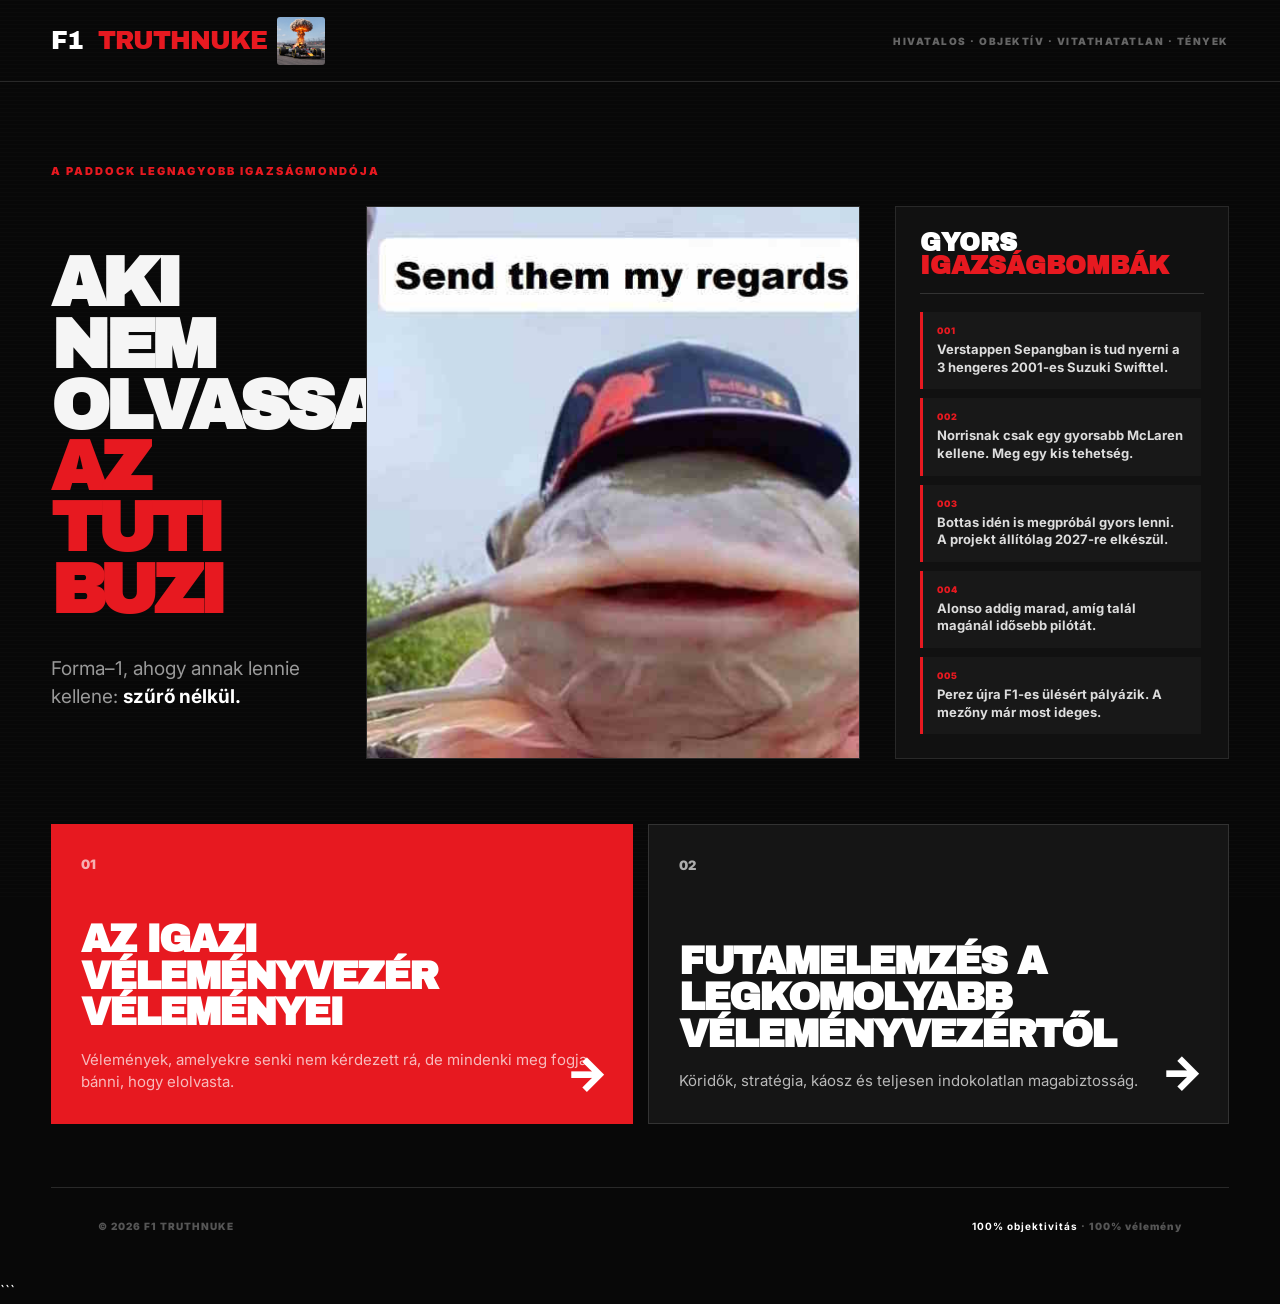
==== commit 22523a8f: "Update index.html" ====
--- a/index.html
+++ b/index.html
@@ -1,4 +1,3 @@
-```html
 <!DOCTYPE html>
 <html lang="hu">
 
--- a/style.css
+++ b/style.css
@@ -1,1592 +1,80 @@
-@import url('https://fonts.googleapis.com/css2?family=Barlow+Condensed:wght@500;600;700;800&family=Inter:wght@400;600;700;800&display=swap');
-
-:root {
-    --bg: #090a0d;
-    --panel: #111319;
-    --text: #f4f4f2;
-    --muted: #9b9da5;
-    --accent: #ff3b30;
-    --accent2: #ff7a00;
-    --border: #24262d;
-}
-
-* {
-    box-sizing: border-box;
-}
-
-html {
-    scroll-behavior: smooth;
-}
-
-body {
-    margin: 0;
-    background: var(--bg);
-    color: var(--text);
-    font-family: Inter, Arial, sans-serif;
-    line-height: 1.6;
-}
-
-/* =========================
-   ALAP
-========================= */
-
-.wrap {
-    width: min(1120px, 92%);
-    margin: auto;
-}
-
-/* =========================
-   HEADER
-========================= */
-
-.topbar {
-    position: sticky;
-    top: 0;
-    z-index: 20;
-
-    background: rgba(9, 10, 13, 0.92);
-
-    backdrop-filter: blur(12px);
-
-    border-bottom: 1px solid var(--border);
-}
-
-.nav {
-    height: 72px;
-
-    display: flex;
-    align-items: center;
-    justify-content: space-between;
-}
-
-.logo {
-    font-family: "Barlow Condensed", sans-serif;
-
-    font-size: 30px;
-    font-weight: 800;
-
-    letter-spacing: 0.5px;
-
-    color: #fff;
-
-    text-decoration: none;
-}
-
-.logo span {
-    color: var(--accent);
-}
-
-nav {
-    display: flex;
-    gap: 28px;
-}
-
-nav a,
-.back {
-    color: var(--muted);
-
-    text-decoration: none;
-
-    font-weight: 700;
-}
-
-nav a:hover,
-.back:hover {
-    color: #fff;
-}
-
-.menu-btn {
-    display: none;
-
-    background: none;
-
-    border: 0;
-
-    color: #fff;
-
-    font-size: 25px;
-}
-
-/* =========================
-   FŐOLDAL
-========================= */
-
-.hero {
-    width: min(1500px, 94%);
-
-    min-height: 600px;
-
-    margin: auto;
-
-    display: grid;
-
-    grid-template-columns:
-        minmax(0, 1fr)
-        minmax(350px, 500px)
-        minmax(250px, 320px);
-
-    gap: 30px;
-
-    align-items: center;
-
-    padding: 75px 0;
-}
-
-/* =========================
-   FŐCÍM
-========================= */
-
-.eyebrow {
-    grid-column: 1 / -1;
-
-    color: var(--accent);
-
-    font-size: 12px;
-
-    font-weight: 800;
-
-    letter-spacing: 2px;
-
-    margin: 0 0 -10px;
-}
-
-.hero-text {
-    min-width: 0;
-}
-
-.hero h1 {
-    font-family: "Barlow Condensed", sans-serif;
-
-    font-size: clamp(55px, 6vw, 95px);
-
-    line-height: 0.88;
-
-    text-transform: uppercase;
-
-    margin: 0 0 28px;
-
-    letter-spacing: -2px;
-}
-
-.hero h1 span {
-    color: var(--accent);
-}
-
-.lead {
-    color: var(--muted);
-
-    font-size: 18px;
-
-    max-width: 600px;
-}
-
-/* =========================
-   KÉP
-========================= */
-
-.hero-photo {
-    width: 100%;
-
-    max-width: 500px;
-
-    height: 460px;
-
-    object-fit: cover;
-
-    display: block;
-
-    border: 1px solid var(--border);
-
-    cursor: pointer;
-
-    transition:
-        transform 0.25s ease,
-        filter 0.25s ease;
-}
-
-.hero-photo:hover {
-    transform: scale(1.015);
-
-    filter: brightness(1.08);
-}
-
-/* =========================
-   GYORS IGAZSÁGBOMBÁK
-========================= */
-
-.quick-truth {
-    min-width: 0;
-
-    background: var(--panel);
-
-    border: 1px solid var(--border);
-
-    padding: 25px;
-
-    align-self: center;
-}
-
-.quick-truth h2 {
-    font-family: "Barlow Condensed", sans-serif;
-
-    font-size: 32px;
-
-    line-height: 1;
-
-    text-transform: uppercase;
-
-    margin: 0 0 20px;
-
-    color: #fff;
-}
-
-.quick-truth h2 span {
-    color: var(--accent);
-}
-
-.truth-list {
-    display: flex;
-
-    flex-direction: column;
-
-    gap: 0;
-}
-
-.truth-item {
-    padding: 15px 0;
-
-    border-top: 1px solid var(--border);
-
-    color: #ddd;
-
-    text-decoration: none;
-
-    font-size: 13px;
-
-    font-weight: 700;
-
-    line-height: 1.35;
-
-    transition:
-        color 0.2s ease,
-        padding-left 0.2s ease;
-}
-
-.truth-item:last-child {
-    border-bottom: 1px solid var(--border);
-}
-
-.truth-item:hover {
-    color: var(--accent);
-
-    padding-left: 6px;
-}
-
-/* =========================
-   RÉGI HERO CARD
-========================= */
-
-.hero-card {
-    background: linear-gradient(
-        145deg,
-        #1a1d24,
-        #0e0f13
-    );
-
-    border: 1px solid var(--border);
-
-    padding: 40px;
-
-    min-height: 310px;
-
-    display: flex;
-
-    flex-direction: column;
-
-    justify-content: end;
-
-    box-shadow: 20px 20px 0 #15171d;
-}
-
-.hero-card .speed {
-    font-family: "Barlow Condensed";
-
-    font-size: 110px;
-
-    line-height: 0.8;
-
-    color: var(--accent);
-
-    opacity: 0.9;
-}
-
-.hero-card p {
-    font-size: 12px;
-
-    font-weight: 800;
-
-    letter-spacing: 2px;
-
-    color: var(--muted);
-}
-
-.hero-card h2 {
-    font-family: "Barlow Condensed";
-
-    font-size: 32px;
-
-    line-height: 1;
-
-    margin: 0 0 18px;
-
-    text-transform: uppercase;
-}
-
-.hero-card span {
-    font-size: 12px;
-
-    color: var(--muted);
-}
-
-/* =========================
-   MENÜ / SZEKCIÓ
-========================= */
-
-.section {
-    padding: 60px 0;
-}
-
-.section-head {
-    display: flex;
-
-    align-items: center;
-
-    gap: 25px;
-
-    margin-bottom: 25px;
-}
-
-.section-head h2 {
-    font-family: "Barlow Condensed";
-
-    font-size: 45px;
-
-    text-transform: uppercase;
-
-    margin: 0;
-}
-
-.line {
-    height: 1px;
-
-    background: var(--border);
-
-    flex: 1;
-}
-
-/* =========================
-   FEATURED
-========================= */
-
-.featured {
-    display: grid;
-
-    grid-template-columns: 100px 1fr;
-
-    gap: 25px;
-
-    border: 1px solid var(--border);
-
-    background: var(--panel);
-
-    padding: 35px;
-}
-
-.featured-number {
-    font-family: "Barlow Condensed";
-
-    font-size: 70px;
-
-    color: var(--accent);
-
-    font-weight: 800;
-}
-
-.tag {
-    font-size: 10px;
-
-    letter-spacing: 1.5px;
-
-    color: var(--accent);
-
-    font-weight: 800;
-}
-
-.featured h3 {
-    font-family: "Barlow Condensed";
-
-    font-size: 42px;
-
-    text-transform: uppercase;
-
-    margin: 7px 0;
-}
-
-.featured p,
-.card p {
-    color: var(--muted);
-}
-
-.featured a,
-.card a {
-    color: #fff;
-
-    text-decoration: none;
-
-    font-weight: 800;
-}
-
-a {
-    color: inherit;
-}
-
-/* =========================
-   KÁRTYÁK
-========================= */
-
-.cards {
-    display: grid;
-
-    grid-template-columns:
-        repeat(3, 1fr);
-
-    gap: 18px;
-}
-
-.card {
-    border: 1px solid var(--border);
-
-    background: var(--panel);
-
-    padding: 25px;
-
-    transition: 0.2s;
-}
-
-.card:hover {
-    transform: translateY(-4px);
-
-    border-color: #444;
-}
-
-.card-top {
-    display: flex;
-
-    justify-content: space-between;
-
-    align-items: center;
-
-    height: 80px;
-
-    margin-bottom: 20px;
-}
-
-.card-top span {
-    font-size: 45px;
-}
-
-.card-top small {
-    font-weight: 800;
-
-    color: var(--muted);
-
-    letter-spacing: 2px;
-}
-
-.card h3 {
-    font-family: "Barlow Condensed";
-
-    font-size: 29px;
-
-    line-height: 1.05;
-
-    text-transform: uppercase;
-
-    margin: 8px 0;
-}
-
-/* =========================
-   ABOUT
-========================= */
-
-.about {
-    padding: 90px 0;
-
-    background: #101217;
-
-    border-top: 1px solid var(--border);
-
-    border-bottom: 1px solid var(--border);
-}
-
-.about h2 {
-    font-family: "Barlow Condensed";
-
-    font-size: 55px;
-
-    text-transform: uppercase;
-
-    margin: 0;
-}
-
-.about p:last-child {
-    max-width: 700px;
-
-    color: var(--muted);
-
-    font-size: 18px;
-}
-
-/* =========================
-   FOOTER
-========================= */
-
-footer {
-    padding: 30px 0;
-}
-
-.footer-inner {
-    display: flex;
-
-    justify-content: space-between;
-
-    color: var(--muted);
-
-    font-size: 13px;
-}
-
-.footer-inner strong {
-    color: #fff;
-}
-
-/* =========================
-   CIKK OLDAL
-========================= */
-
-.article-page {
-    padding: 70px 0 100px;
-
-    max-width: 900px;
-}
-
-.article-page h1 {
-    font-family: "Barlow Condensed";
-
-    font-size: clamp(55px, 8vw, 90px);
-
-    line-height: 0.9;
-
-    text-transform: uppercase;
-
-    margin: 15px 0;
-}
-
-.article-meta {
-    color: var(--muted);
-
-    font-size: 13px;
-}
-
-.article-lead {
-    font-size: 22px;
-
-    font-weight: 700;
-
-    border-left: 4px solid var(--accent);
-
-    padding: 20px;
-
-    margin: 40px 0;
-}
-
-.article-page p {
-    font-size: 17px;
-
-    color: #d2d3d5;
-}
-
-.article-page h2 {
-    font-family: "Barlow Condensed";
-
-    font-size: 38px;
-
-    text-transform: uppercase;
-
-    margin-top: 45px;
-}
-
-.article-page blockquote {
-    margin: 35px 0;
-
-    padding: 25px;
-
-    background: var(--panel);
-
-    font-family: "Barlow Condensed";
-
-    font-size: 30px;
-
-    border-left: 4px solid var(--accent);
-}
-
-/* =========================
-   CIKKLISTA
-========================= */
-
-.articles {
-    margin-top: 60px;
-
-    display: grid;
-
-    gap: 15px;
-}
-
-.article {
-    display: block;
-
-    padding: 35px;
-
-    background: #151515;
-
-    border: 1px solid #292929;
-
-    color: white;
-
-    text-decoration: none;
-
-    transition:
-        transform 0.2s ease,
-        background 0.2s ease;
-}
-
-.article:hover {
-    background: var(--accent);
-
-    transform: translateX(8px);
-}
-
-.article-number {
-    color: var(--accent);
-
-    font-size: 12px;
-
-    font-weight: 900;
-}
-
-.article:hover .article-number {
-    color: white;
-}
-
-.article h2 {
-    margin: 15px 0 10px;
-
-    font-family: "Barlow Condensed", sans-serif;
-
-    font-size: 35px;
-
-    line-height: 0.95;
-
-    text-transform: uppercase;
-}
-
-.article p {
-    color: #888;
-
-    margin: 0;
-
-    line-height: 1.5;
-}
-
-.article:hover p {
-    color: rgba(255, 255, 255, 0.8);
-}
-
-/* =========================
-   MOBIL
-========================= */
-
-@media (max-width: 1100px) {
-
-    .hero {
-        grid-template-columns:
-            minmax(0, 1fr)
-            400px;
-
-        gap: 30px;
-    }
-
-    .eyebrow {
-        grid-column: 1 / -1;
-    }
-
-    .hero-photo {
-        max-width: 400px;
-
-        height: 370px;
-    }
-
-    .quick-truth {
-        grid-column: 1 / -1;
-    }
-}
-
-@media (max-width: 750px) {
-
-    nav {
-        display: none;
-    }
-
-    .menu-btn {
-        display: block;
-    }
-
-    .hero {
-        width: 92%;
-
-        display: grid;
-
-        grid-template-columns: 1fr;
-
-        padding: 55px 0;
-
-        gap: 35px;
-    }
-
-    .eyebrow {
-        grid-column: auto;
-
-        margin-bottom: 0;
-    }
-
-    .hero h1 {
-        font-size: 65px;
-    }
-
-    .hero-photo {
-        width: 100%;
-
-        max-width: 100%;
-
-        height: auto;
-
-        max-height: 553px;
-    }
-
-    .quick-truth {
-        width: 100%;
-    }
-
-    .hero-card {
-        min-height: 250px;
-    }
-
-    .cards {
-        grid-template-columns: 1fr;
-    }
-
-    .featured {
-        grid-template-columns: 1fr;
-    }
-
-    .featured-number {
-        font-size: 50px;
-    }
-
-    .footer-inner {
-        flex-direction: column;
-
-        gap: 8px;
-    }
-
-    .section-head h2 {
-        font-size: 38px;
-    }
-}
-
-@media (max-width: 450px) {
-
-    .hero h1 {
-        font-size: 52px;
-    }
-
-    .hero-photo {
-        max-height: 420px;
-    }
-
-    .article {
-        padding: 25px;
-    }
-
-    .article h2 {
-        font-size: 27px;
-    }
-
-    .quick-truth {
-        padding: 20px;
-    }
-
-    .quick-truth h2 {
-        font-size: 28px;
-    }
-}```css
 @import url('https://fonts.googleapis.com/css2?family=Archivo+Black&family=Inter:wght@400;500;700;900&display=swap');
 
-
-* {
-    box-sizing: border-box;
-}
-
-
-html {
-    scroll-behavior: smooth;
-}
-
-
-body {
-    margin: 0;
-    min-height: 100vh;
-
-    background: #080808;
-    color: #f5f5f5;
-
-    font-family: "Inter", Arial, sans-serif;
-    line-height: 1.6;
-}
-
-
-/* =========================
-   HÁTTÉR TEXTÚRA
-========================= */
-
-body::before {
-    content: "";
-
-    position: fixed;
-    inset: 0;
-
-    pointer-events: none;
-
-    opacity: 0.035;
-
-    background-image:
-        repeating-linear-gradient(
-            0deg,
-            transparent 0px,
-            transparent 3px,
-            white 4px
-        );
-}
-
-
-/* =========================
-   HEADER
-========================= */
-
-.topbar {
-    height: 82px;
-
-    padding: 0 5vw;
-
-    border-bottom: 1px solid #292929;
-
-    display: flex;
-    align-items: center;
-    justify-content: space-between;
-
-    position: relative;
-    z-index: 10;
-}
-
-
-/* =========================
-   LOGÓ
-========================= */
-
-.logo {
-    color: white;
-
-    text-decoration: none;
-
-    font-family: "Archivo Black", Impact, sans-serif;
-
-    font-size: 25px;
-
-    letter-spacing: -1px;
-
-    display: flex;
-    align-items: center;
-
-    gap: 12px;
-}
-
-
-.logo span {
-    color: #e71920;
-
-    margin-left: 5px;
-}
-
-
-/* =========================
-   KIS ATOMROBBANÁS + F1 KÉP
-========================= */
-
-.logo-image {
-    width: 55px !important;
-    height: 55px !important;
-
-    max-width: 55px !important;
-    max-height: 55px !important;
-
-    min-width: 55px;
-    min-height: 55px;
-
-    object-fit: contain;
-
-    display: block;
-
-    border: none;
-
-    border-radius: 4px;
-
-    flex-shrink: 0;
-
-    transition:
-        transform 0.2s ease,
-        filter 0.2s ease;
-}
-
-
-.logo:hover .logo-image {
-    transform: scale(1.08) rotate(-3deg);
-
-    filter: brightness(1.15);
-}
-
-
-/* =========================
-   FEJLÉC SZÖVEG
-========================= */
-
-.tagline {
-    color: #666;
-
-    font-size: 10px;
-
-    font-weight: 900;
-
-    letter-spacing: 1.5px;
-}
-
-
-/* =========================
-   FŐOLDAL
-========================= */
-
-.hero {
-    max-width: 1400px;
-
-    margin: auto;
-
-    padding: 10vh 5vw 8vh;
-}
-
-
-.eyebrow {
-    color: #e71920;
-
-    margin-bottom: 25px;
-
-    font-size: 11px;
-
-    font-weight: 900;
-
-    letter-spacing: 2px;
-
-    text-transform: uppercase;
-}
-
-
-/* =========================
-   FŐCÍM + NAGY KÉP
-========================= */
-
-.hero-main {
-    display: grid;
-
-    grid-template-columns: 1fr 600px;
-
-    align-items: center;
-
-    gap: 50px;
-}
-
-
-.hero-text {
-    min-width: 0;
-}
-
-
-/* =========================
-   FŐCÍM
-========================= */
-
-h1 {
-    margin: 0;
-
-    font-family: "Archivo Black", Impact, sans-serif;
-
-    font-size: clamp(55px, 7vw, 110px);
-
-    line-height: 0.87;
-
-    letter-spacing: -6px;
-
-    text-transform: uppercase;
-}
-
-
-h1 span {
-    color: #e71920;
-}
-
-
-/* =========================
-   BEVEZETŐ SZÖVEG
-========================= */
-
-.intro {
-    margin: 35px 0 0;
-
-    color: #999;
-
-    font-size: 20px;
-
-    line-height: 1.5;
-}
-
-
-.intro strong {
-    color: white;
-}
-
-
-/* =========================
-   NAGY VERFISH KÉP
-========================= */
-
-.hero-photo {
-    width: 600px;
-
-    height: 553px;
-
-    max-width: 100%;
-
-    object-fit: cover;
-
-    display: block;
-
-    border: 1px solid #292929;
-
-    transition:
-        transform 0.25s ease,
-        filter 0.25s ease;
-}
-
-
-.hero-photo:hover {
-    transform: scale(1.015);
-
-    filter: brightness(1.08);
-}
-
-
-/* =========================
-   MENÜ
-========================= */
-
-.menu {
-    margin-top: 65px;
-
-    display: grid;
-
-    grid-template-columns: 1fr 1fr;
-
-    gap: 15px;
-}
-
-
-.menu-card {
-    min-height: 300px;
-
-    padding: 30px;
-
-    position: relative;
-
-    overflow: hidden;
-
-    color: white;
-
-    text-decoration: none;
-
-    display: flex;
-    flex-direction: column;
-    justify-content: space-between;
-
-    transition:
-        transform 0.2s ease,
-        filter 0.2s ease;
-}
-
-
-.menu-card:hover {
-    transform: translateY(-7px);
-
-    filter: brightness(1.12);
-}
-
-
-.menu-card.red {
-    background: #e71920;
-}
-
-
-.menu-card.black {
-    background: #151515;
-
-    border: 1px solid #333;
-}
-
-
-.card-number {
-    font-size: 13px;
-
-    font-weight: 900;
-
-    opacity: 0.65;
-}
-
-
-.card-content h2 {
-    max-width: 650px;
-
-    margin: 0 0 18px;
-
-    font-family: "Archivo Black", Impact, sans-serif;
-
-    font-size: clamp(27px, 3vw, 44px);
-
-    line-height: 0.95;
-
-    letter-spacing: -2px;
-
-    text-transform: uppercase;
-}
-
-
-.card-content p {
-    max-width: 560px;
-
-    margin: 0;
-
-    color: rgba(255, 255, 255, 0.7);
-
-    font-size: 15px;
-
-    line-height: 1.5;
-}
-
-
-.arrow {
-    position: absolute;
-
-    right: 25px;
-
-    bottom: 15px;
-
-    font-size: 45px;
-
-    font-weight: 900;
-}
-
-
-/* =========================
-   ALMOLDALAK
-========================= */
-
-.page {
-    max-width: 1100px;
-
-    margin: auto;
-
-    padding: 11vh 5vw;
-}
-
-
-.page h1 {
-    font-size: clamp(45px, 7vw, 95px);
-
-    margin-bottom: 60px;
-}
-
-
-.empty {
-    padding: 65px 0;
-
-    border-top: 1px solid #333;
-
-    border-bottom: 1px solid #333;
-}
-
-
-.empty-symbol {
-    color: #e71920;
-
-    font-size: 55px;
-
-    font-weight: 900;
-}
-
-
-.empty h2 {
-    margin: 15px 0;
-
-    font-family: "Archivo Black", Impact, sans-serif;
-
-    font-size: 35px;
-
-    text-transform: uppercase;
-}
-
-
-.empty p {
-    max-width: 650px;
-
-    color: #888;
-
-    font-size: 17px;
-
-    line-height: 1.6;
-}
-
-
-/* =========================
-   VISSZA GOMB
-========================= */
-
-.back {
-    display: inline-block;
-
-    margin-bottom: 30px;
-
-    color: #aaa;
-
-    text-decoration: none;
-
-    font-size: 11px;
-
-    font-weight: 900;
-
-    letter-spacing: 1px;
-}
-
-
-.back:hover {
-    color: white;
-}
-
-
-/* =========================
-   CIKKLISTA
-========================= */
-
-.articles {
-    margin-top: 60px;
-
-    display: grid;
-
-    gap: 15px;
-}
-
-
-.article {
-    display: block;
-
-    padding: 35px;
-
-    background: #151515;
-
-    border: 1px solid #292929;
-
-    color: white;
-
-    text-decoration: none;
-
-    transition:
-        transform 0.2s ease,
-        background 0.2s ease;
-}
-
-
-.article:hover {
-    background: #e71920;
-
-    transform: translateX(8px);
-}
-
-
-.article-number {
-    color: #e71920;
-
-    font-size: 12px;
-
-    font-weight: 900;
-
-    letter-spacing: 1px;
-}
-
-
-.article:hover .article-number {
-    color: white;
-}
-
-
-.article h2 {
-    margin: 15px 0 10px;
-
-    font-family: "Archivo Black", Impact, sans-serif;
-
-    font-size: 35px;
-
-    line-height: 0.95;
-
-    text-transform: uppercase;
-
-    letter-spacing: -1px;
-}
-
-
-.article p {
-    color: #888;
-
-    margin: 0;
-
-    line-height: 1.5;
-}
-
-
-.article:hover p {
-    color: rgba(255, 255, 255, 0.8);
-}
-
-
-/* =========================
-   FOOTER
-========================= */
-
-footer {
-    max-width: 1400px;
-
-    margin: auto;
-
-    padding: 30px 5vw 45px;
-
-    border-top: 1px solid #292929;
-
-    display: flex;
-
-    justify-content: space-between;
-
-    color: #555;
-
-    font-size: 10px;
-
-    font-weight: 900;
-
-    letter-spacing: 1px;
-}
-
-
-/* =========================
-   TABLET
-========================= */
-
-@media (max-width: 1100px) {
-
-    .hero-main {
-        grid-template-columns: 1fr 450px;
-
-        gap: 35px;
-    }
-
-
-    .hero-photo {
-        width: 450px;
-
-        height: 415px;
-    }
-
-}
-
-
-/* =========================
-   MOBIL
-========================= */
-
-@media (max-width: 750px) {
-
-    .topbar {
-        height: 68px;
-
-        padding: 0 4vw;
-    }
-
-
-    .tagline {
-        display: none;
-    }
-
-
-    .logo {
-        font-size: 22px;
-
-        gap: 8px;
-    }
-
-
-    .logo-image {
-        width: 45px !important;
-        height: 45px !important;
-
-        max-width: 45px !important;
-        max-height: 45px !important;
-
-        min-width: 45px;
-        min-height: 45px;
-    }
-
-
-    .hero {
-        padding-top: 8vh;
-    }
-
-
-    .hero-main {
-        grid-template-columns: 1fr;
-
-        gap: 40px;
-    }
-
-
-    h1 {
-        letter-spacing: -3px;
-    }
-
-
-    .hero-photo {
-        width: 100%;
-
-        height: auto;
-
-        max-height: 553px;
-
-        object-fit: cover;
-    }
-
-
-    .menu {
-        grid-template-columns: 1fr;
-
-        margin-top: 45px;
-    }
-
-
-    .menu-card {
-        min-height: 240px;
-    }
-
-
-    .card-content h2 {
-        font-size: 30px;
-    }
-
-
-    footer {
-        flex-direction: column;
-
-        gap: 10px;
-    }
-
-
-    .page {
-        padding-top: 8vh;
-    }
-
-}
-
-
-/* =========================
-   KIS MOBIL
-========================= */
-
-@media (max-width: 450px) {
-
-    .logo {
-        font-size: 20px;
-
-        gap: 6px;
-    }
-
-
-    .logo-image {
-        width: 40px !important;
-        height: 40px !important;
-
-        max-width: 40px !important;
-        max-height: 40px !important;
-
-        min-width: 40px;
-        min-height: 40px;
-    }
-
-
-    h1 {
-        font-size: 50px;
-
-        letter-spacing: -2px;
-    }
-
-
-    .hero-photo {
-        max-height: 420px;
-    }
-
-
-    .menu-card {
-        padding: 25px;
-
-        min-height: 220px;
-    }
-
-
-    .article {
-        padding: 25px;
-    }
-
-
-    .article h2 {
-        font-size: 27px;
-    }
-
-}
-```
+*{box-sizing:border-box}
+html{scroll-behavior:smooth}
+body{margin:0;min-height:100vh;background:#080808;color:#f5f5f5;font-family:"Inter",Arial,sans-serif;line-height:1.6;overflow-x:hidden}
+body::before{content:"";position:fixed;inset:0;pointer-events:none;opacity:.035;background:repeating-linear-gradient(0deg,transparent 0,transparent 3px,#fff 4px);z-index:0}
+.wrap{width:min(1500px,92%);margin:0 auto}
+.topbar{height:82px;border-bottom:1px solid #292929;position:relative;z-index:10}
+.nav{height:100%;display:flex;align-items:center;justify-content:space-between}
+.logo{color:#fff;text-decoration:none;font-family:"Archivo Black",Impact,sans-serif;font-size:25px;letter-spacing:-1px;display:flex;align-items:center;gap:10px;white-space:nowrap}
+.logo span{color:#e71920;margin-left:5px}
+.logo-image{width:48px;height:48px;object-fit:contain;display:block;border:0;border-radius:3px;flex-shrink:0;transition:transform .2s ease,filter .2s ease}
+.logo:hover .logo-image{transform:scale(1.08) rotate(-3deg);filter:brightness(1.15)}
+.tagline{color:#666;font-size:10px;font-weight:900;letter-spacing:1.5px;text-align:right}
+.hero{padding:9vh 0 7vh;position:relative;z-index:1;width:min(1500px,92%);margin:0 auto}
+.eyebrow{color:#e71920;margin-bottom:25px;font-size:11px;font-weight:900;letter-spacing:2px;text-transform:uppercase}
+.hero-main{display:grid;grid-template-columns:minmax(280px,1fr) minmax(420px,600px) minmax(260px,340px);align-items:center;gap:35px}
+.hero-text{min-width:0}
+h1{margin:0;font-family:"Archivo Black",Impact,sans-serif;font-size:clamp(55px,5.5vw,100px);line-height:.87;letter-spacing:-5px;text-transform:uppercase}
+h1 span{color:#e71920}
+.intro{margin:35px 0 0;color:#999;font-size:19px;line-height:1.5}
+.intro strong{color:#fff}
+.hero-image{min-width:0}
+.hero-photo{width:100%;max-width:600px;height:553px;object-fit:cover;display:block;border:1px solid #292929;cursor:pointer;transition:transform .25s ease,filter .25s ease}
+.hero-photo:hover{transform:scale(1.015);filter:brightness(1.08)}
+.truth-bombs{width:100%;height:553px;background:#111;border:1px solid #292929;padding:24px;overflow:hidden;display:flex;flex-direction:column}
+.truth-title{margin:0 0 18px;padding-bottom:15px;border-bottom:1px solid #333;color:#fff;font-family:"Archivo Black",Impact,sans-serif;font-size:25px;line-height:.95;text-transform:uppercase}
+.truth-title span{color:#e71920}
+.bomb-list{display:flex;flex-direction:column;gap:9px;overflow-y:auto;padding-right:3px;min-height:0}
+.bomb-list::-webkit-scrollbar{width:4px}.bomb-list::-webkit-scrollbar-track{background:#181818}.bomb-list::-webkit-scrollbar-thumb{background:#e71920}
+.bomb{display:block;padding:13px 14px;background:#181818;border-left:3px solid #e71920;color:#ddd;text-decoration:none;font-size:13px;font-weight:700;line-height:1.35;transition:background .2s ease,color .2s ease,transform .2s ease}
+.bomb:hover{background:#e71920;color:#fff;transform:translateX(5px)}
+.bomb-number{display:block;margin-bottom:4px;color:#e71920;font-size:9px;font-weight:900;letter-spacing:1px}
+.bomb:hover .bomb-number{color:#fff}
+.menu{margin-top:65px;display:grid;grid-template-columns:1fr 1fr;gap:15px}
+.menu-card{min-height:300px;padding:30px;position:relative;overflow:hidden;color:#fff;text-decoration:none;display:flex;flex-direction:column;justify-content:space-between;transition:transform .2s ease,filter .2s ease}
+.menu-card:hover{transform:translateY(-7px);filter:brightness(1.12)}
+.menu-card.red{background:#e71920}.menu-card.black{background:#151515;border:1px solid #333}
+.card-number{font-size:13px;font-weight:900;opacity:.65}
+.card-content{position:relative;z-index:2}
+.card-content h2{max-width:650px;margin:0 0 18px;font-family:"Archivo Black",Impact,sans-serif;font-size:clamp(27px,3vw,44px);line-height:.95;letter-spacing:-2px;text-transform:uppercase}
+.card-content p{max-width:560px;margin:0;color:rgba(255,255,255,.7);font-size:15px;line-height:1.5}
+.arrow{position:absolute;right:25px;bottom:15px;font-size:45px;font-weight:900;z-index:2}
+.page{width:min(1100px,92%);margin:0 auto;padding:9vh 0 8vh;position:relative;z-index:1}
+.page .eyebrow{margin-top:10px;margin-bottom:25px}
+.page h1{margin:0;font-family:"Archivo Black",Impact,sans-serif;font-size:clamp(50px,7vw,95px);line-height:.87;letter-spacing:-5px;text-transform:uppercase}
+.page h1 span{color:#e71920}
+.back{display:inline-block;margin-bottom:35px;color:#777;text-decoration:none;font-size:11px;font-weight:900;letter-spacing:1.5px;transition:color .2s ease,transform .2s ease}
+.back:hover{color:#fff;transform:translateX(-4px)}
+.page .articles{margin-top:60px;display:grid;grid-template-columns:1fr;gap:15px}
+.page .article{display:block;padding:35px;background:#151515;border:1px solid #292929;color:#fff;text-decoration:none;transition:transform .2s ease,background .2s ease,border-color .2s ease}
+.page .article:hover{background:#e71920;border-color:#e71920;transform:translateX(8px)}
+.page .article-number{color:#e71920;font-size:11px;font-weight:900;letter-spacing:1.5px}
+.page .article:hover .article-number{color:#fff}
+.page .article h2{margin:15px 0 12px;font-family:"Archivo Black",Impact,sans-serif;font-size:clamp(25px,3vw,38px);line-height:.98;letter-spacing:-1.5px;text-transform:uppercase}
+.page .article p{max-width:800px;margin:0;color:#888;font-size:15px;line-height:1.5}
+.page .article:hover p{color:rgba(255,255,255,.8)}
+footer{width:min(1500px,92%);margin:0 auto;padding:30px 0 45px;border-top:1px solid #292929;display:flex;justify-content:space-between;color:#555;font-size:10px;font-weight:900;letter-spacing:1px;position:relative;z-index:1}
+.footer-inner{display:flex;justify-content:space-between}
+.footer-inner strong{color:#fff}
+.article-page{width:min(900px,92%);margin:0 auto;padding:8vh 0 10vh;position:relative;z-index:1}
+.article-page h1{margin:20px 0;font-family:"Archivo Black",Impact,sans-serif;font-size:clamp(48px,7vw,88px);line-height:.9;letter-spacing:-4px;text-transform:uppercase}
+.article-page h1 span{color:#e71920}
+.article-meta{color:#666;font-size:10px;font-weight:900;letter-spacing:1.5px}
+.article-lead{margin:45px 0;padding:25px 30px;border-left:4px solid #e71920;background:#111;color:#ddd;font-size:21px;font-weight:700;line-height:1.5}
+.article-page section{margin-top:55px}
+.article-page section h2{margin:0 0 20px;font-family:"Archivo Black",Impact,sans-serif;font-size:38px;line-height:1;text-transform:uppercase;letter-spacing:-1.5px}
+.article-page section p{margin:0 0 20px;color:#c3c3c3;font-size:17px;line-height:1.75}
+.article-page section p strong{color:#fff}
+.article-page blockquote{margin:35px 0;padding:25px 30px;background:#151515;border-left:4px solid #e71920;color:#fff;font-family:"Archivo Black",Impact,sans-serif;font-size:28px;line-height:1.1}
+.truth-bomb-article{margin:70px 0!important;padding:40px;background:#e71920;color:#fff;position:relative;overflow:hidden}
+.truth-bomb-article::after{content:"TRUTHNUKE";position:absolute;right:-35px;bottom:-35px;font-family:"Archivo Black",Impact,sans-serif;font-size:100px;line-height:1;opacity:.08;transform:rotate(-10deg)}
+.truth-bomb-article h2{position:relative;z-index:1;font-size:45px!important}
+.truth-bomb-article p{position:relative;z-index:1;color:rgba(255,255,255,.85)!important}
+.article-bomb-number{position:relative;z-index:1;margin-bottom:15px;font-size:10px;font-weight:900;letter-spacing:2px}
+.article-back{margin-top:65px}
+@media(max-width:1250px){.hero-main{grid-template-columns:minmax(280px,1fr) minmax(380px,500px);gap:30px}.truth-bombs{grid-column:1/-1;height:auto;max-height:350px}.bomb-list{display:grid;grid-template-columns:1fr 1fr;gap:9px;overflow-y:auto}}
+@media(max-width:900px){.hero-main{grid-template-columns:1fr 400px;gap:30px}.hero-photo{height:400px}.truth-bombs{grid-column:1/-1;max-height:350px}}
+@media(max-width:750px){.topbar{height:68px}.tagline{display:none}.logo{font-size:22px;gap:7px}.logo-image{width:43px;height:43px}.hero{width:92%;padding-top:8vh;padding-bottom:5vh}.hero-main{grid-template-columns:1fr;gap:35px}h1{font-size:65px;letter-spacing:-3px}.hero-photo{width:100%;max-width:100%;height:auto;max-height:553px}.truth-bombs{height:auto;max-height:none;padding:22px}.bomb-list{display:flex;flex-direction:column;overflow:visible}.menu{grid-template-columns:1fr;margin-top:45px}.menu-card{min-height:240px}.card-content h2{font-size:30px}footer{width:92%;flex-direction:column;gap:10px}.footer-inner{flex-direction:column;gap:8px}.page{width:92%;padding-top:7vh}.page h1{font-size:55px;letter-spacing:-3px}.page .articles{margin-top:45px}.page .article{padding:25px}.page .article h2{font-size:28px;letter-spacing:-1px}.page .article p{font-size:14px}.article-page{width:92%;padding-top:6vh}.article-page h1{font-size:52px;letter-spacing:-2px}.article-lead{margin:35px 0;padding:20px;font-size:18px}.article-page section{margin-top:45px}.article-page section h2{font-size:31px}.article-page section p{font-size:16px;line-height:1.65}.article-page blockquote{padding:20px;font-size:23px}.truth-bomb-article{padding:28px 22px}.truth-bomb-article h2{font-size:34px!important}}
+@media(max-width:450px){.logo{font-size:20px;gap:5px}.logo-image{width:38px;height:38px}h1{font-size:50px;letter-spacing:-2px}.intro{font-size:17px}.hero-photo{max-height:420px}.truth-bombs{padding:19px}.truth-title{font-size:22px}.bomb{font-size:12px;padding:12px}.menu-card{padding:25px;min-height:220px}.page{padding-top:6vh}.page h1{font-size:47px;letter-spacing:-2px}.page .article{padding:22px}.page .article h2{font-size:24px}.article-page h1{font-size:43px}.article-page section h2{font-size:28px}.article-page section p{font-size:15px}.article-page blockquote{font-size:20px}}
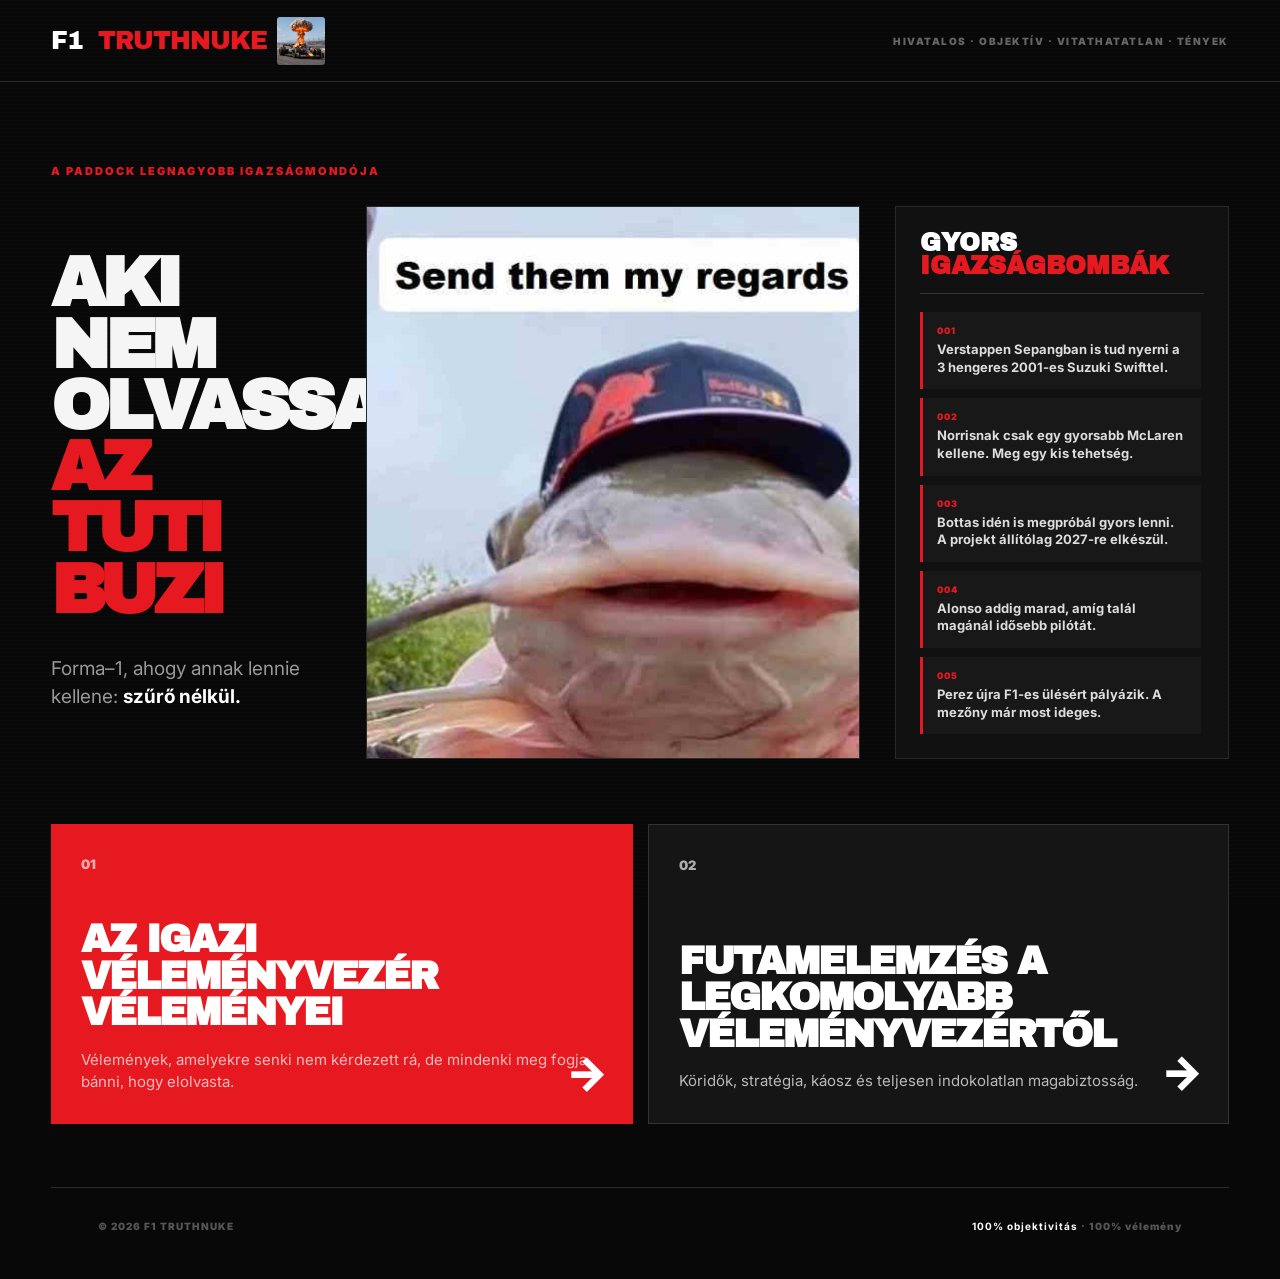
==== commit d723575a: "Update index.html" ====
--- a/index.html
+++ b/index.html
@@ -316,4 +316,3 @@
 </body>
 
 </html>
-```
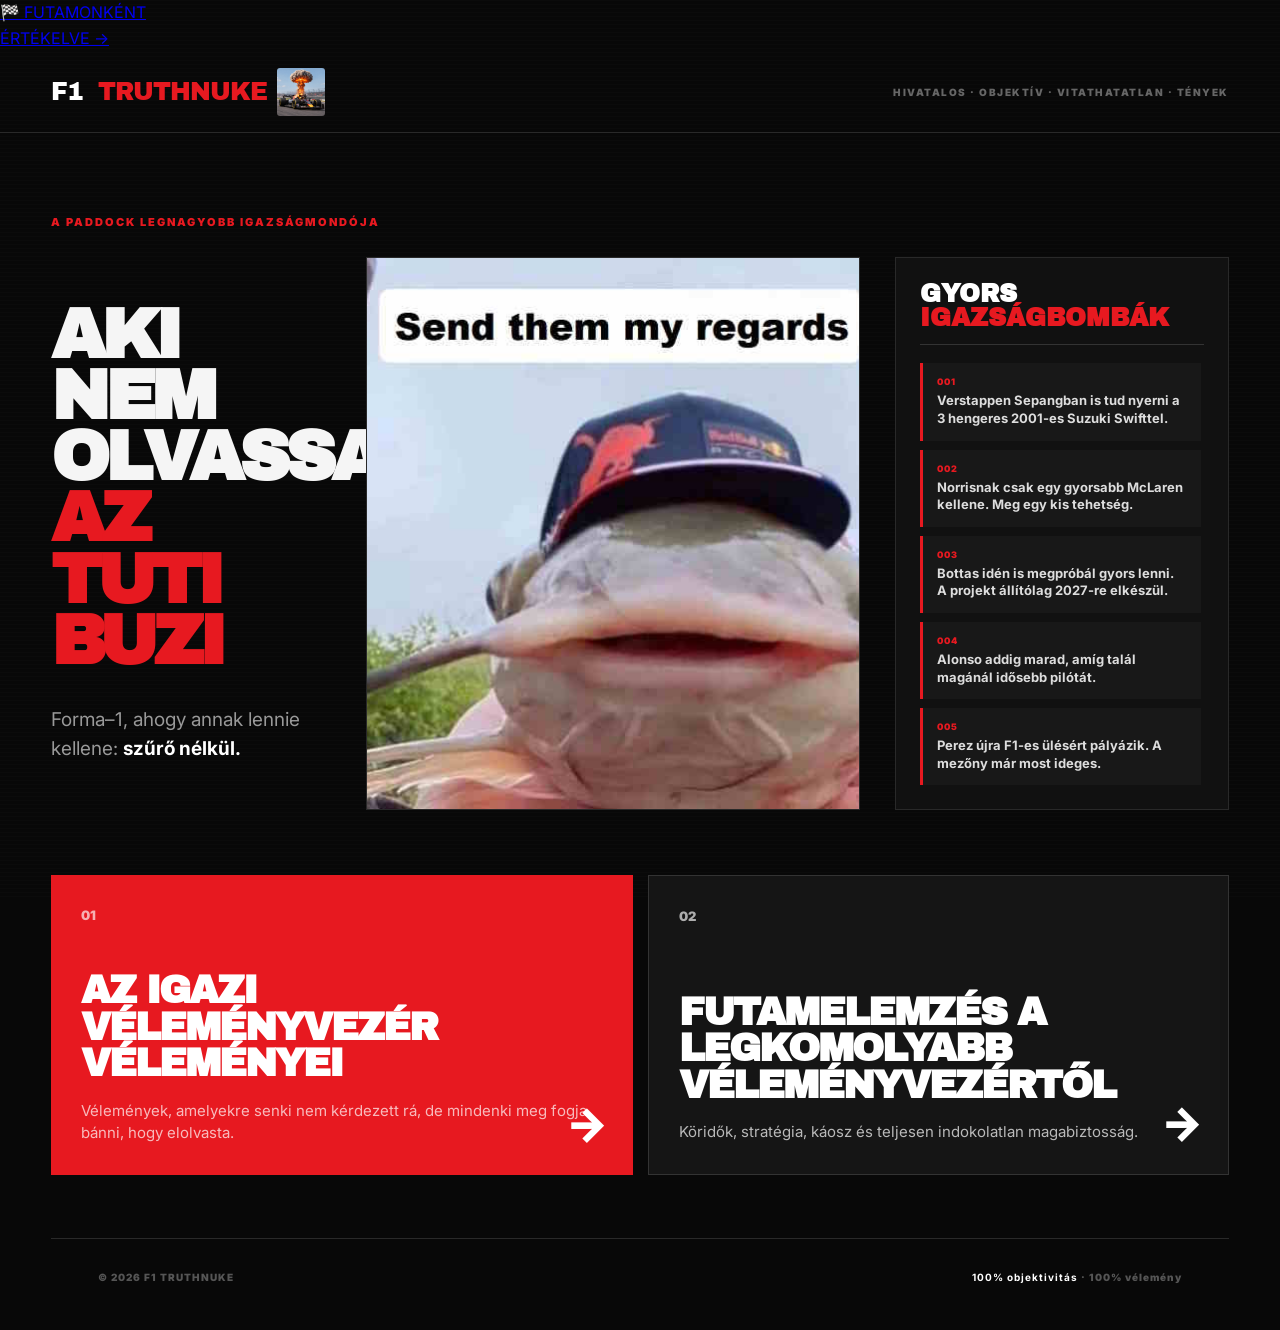
==== commit cbf28175: "Add Paddock Bírósága side tab" ====
--- a/index.html
+++ b/index.html
@@ -14,6 +14,13 @@
 
 
 <body>
+
+
+    <a href="ertekelesek.html" class="race-rating-tab" aria-label="Futamonkénti pilótaértékelések">
+        <span class="race-rating-icon">🏁</span>
+        <span class="race-rating-label">FUTAMONKÉNT<br>ÉRTÉKELVE</span>
+        <span class="race-rating-arrow">→</span>
+    </a>
 
 
 <header class="topbar">
--- a/style.css
+++ b/style.css
@@ -77,4 +77,47 @@
 @media(max-width:1250px){.hero-main{grid-template-columns:minmax(280px,1fr) minmax(380px,500px);gap:30px}.truth-bombs{grid-column:1/-1;height:auto;max-height:350px}.bomb-list{display:grid;grid-template-columns:1fr 1fr;gap:9px;overflow-y:auto}}
 @media(max-width:900px){.hero-main{grid-template-columns:1fr 400px;gap:30px}.hero-photo{height:400px}.truth-bombs{grid-column:1/-1;max-height:350px}}
 @media(max-width:750px){.topbar{height:68px}.tagline{display:none}.logo{font-size:22px;gap:7px}.logo-image{width:43px;height:43px}.hero{width:92%;padding-top:8vh;padding-bottom:5vh}.hero-main{grid-template-columns:1fr;gap:35px}h1{font-size:65px;letter-spacing:-3px}.hero-photo{width:100%;max-width:100%;height:auto;max-height:553px}.truth-bombs{height:auto;max-height:none;padding:22px}.bomb-list{display:flex;flex-direction:column;overflow:visible}.menu{grid-template-columns:1fr;margin-top:45px}.menu-card{min-height:240px}.card-content h2{font-size:30px}footer{width:92%;flex-direction:column;gap:10px}.footer-inner{flex-direction:column;gap:8px}.page{width:92%;padding-top:7vh}.page h1{font-size:55px;letter-spacing:-3px}.page .articles{margin-top:45px}.page .article{padding:25px}.page .article h2{font-size:28px;letter-spacing:-1px}.page .article p{font-size:14px}.article-page{width:92%;padding-top:6vh}.article-page h1{font-size:52px;letter-spacing:-2px}.article-lead{margin:35px 0;padding:20px;font-size:18px}.article-page section{margin-top:45px}.article-page section h2{font-size:31px}.article-page section p{font-size:16px;line-height:1.65}.article-page blockquote{padding:20px;font-size:23px}.truth-bomb-article{padding:28px 22px}.truth-bomb-article h2{font-size:34px!important}}
-@media(max-width:450px){.logo{font-size:20px;gap:5px}.logo-image{width:38px;height:38px}h1{font-size:50px;letter-spacing:-2px}.intro{font-size:17px}.hero-photo{max-height:420px}.truth-bombs{padding:19px}.truth-title{font-size:22px}.bomb{font-size:12px;padding:12px}.menu-card{padding:25px;min-height:220px}.page{padding-top:6vh}.page h1{font-size:47px;letter-spacing:-2px}.page .article{padding:22px}.page .article h2{font-size:24px}.article-page h1{font-size:43px}.article-page section h2{font-size:28px}.article-page section p{font-size:15px}.article-page blockquote{font-size:20px}}+@media(max-width:450px){.logo{font-size:20px;gap:5px}.logo-image{width:38px;height:38px}h1{font-size:50px;letter-spacing:-2px}.intro{font-size:17px}.hero-photo{max-height:420px}.truth-bombs{padding:19px}.truth-title{font-size:22px}.bomb{font-size:12px;padding:12px}.menu-card{padding:25px;min-height:220px}.page{padding-top:6vh}.page h1{font-size:47px;letter-spacing:-2px}.page .article{padding:22px}.page .article h2{font-size:24px}.article-page h1{font-size:43px}.article-page section h2{font-size:28px}.article-page section p{font-size:15px}.article-page blockquote{font-size:20px}}
+
+
+
+
+
+/* =========================
+   CIKK KÁRTYA – KÉP MELLETTI SZÖVEG
+========================= */
+
+.articles .article {
+    display: grid !important;
+    grid-template-columns: 230px minmax(0, 1fr) !important;
+    gap: 25px !important;
+    align-items: center !important;
+}
+
+.articles .article-media {
+    width: 230px;
+    height: 180px;
+    overflow: hidden;
+}
+
+.articles .article-image {
+    width: 100%;
+    height: 100%;
+    object-fit: cover;
+    display: block;
+}
+
+.articles .article-content {
+    min-width: 0;
+}
+
+@media (max-width: 750px) {
+    .articles .article {
+        grid-template-columns: 1fr !important;
+    }
+
+    .articles .article-media {
+        width: 100%;
+        height: 220px;
+    }
+}
